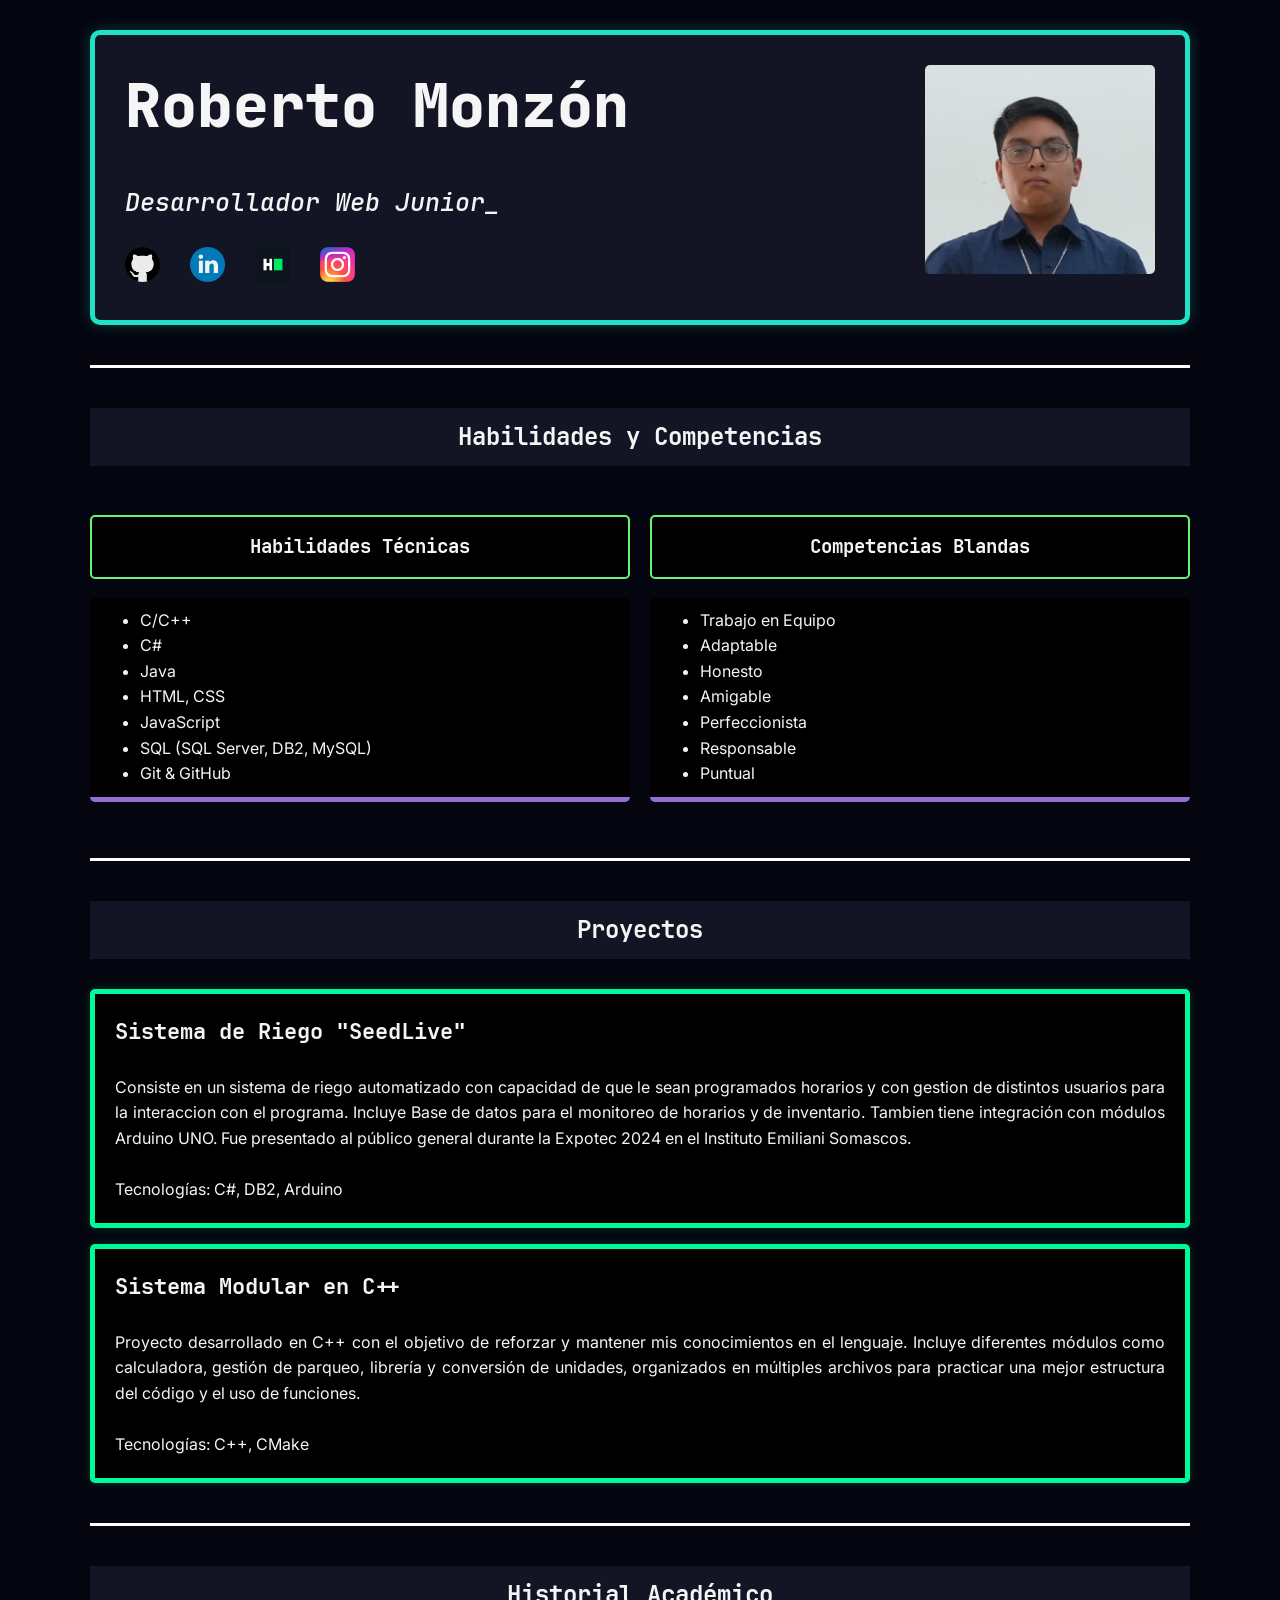
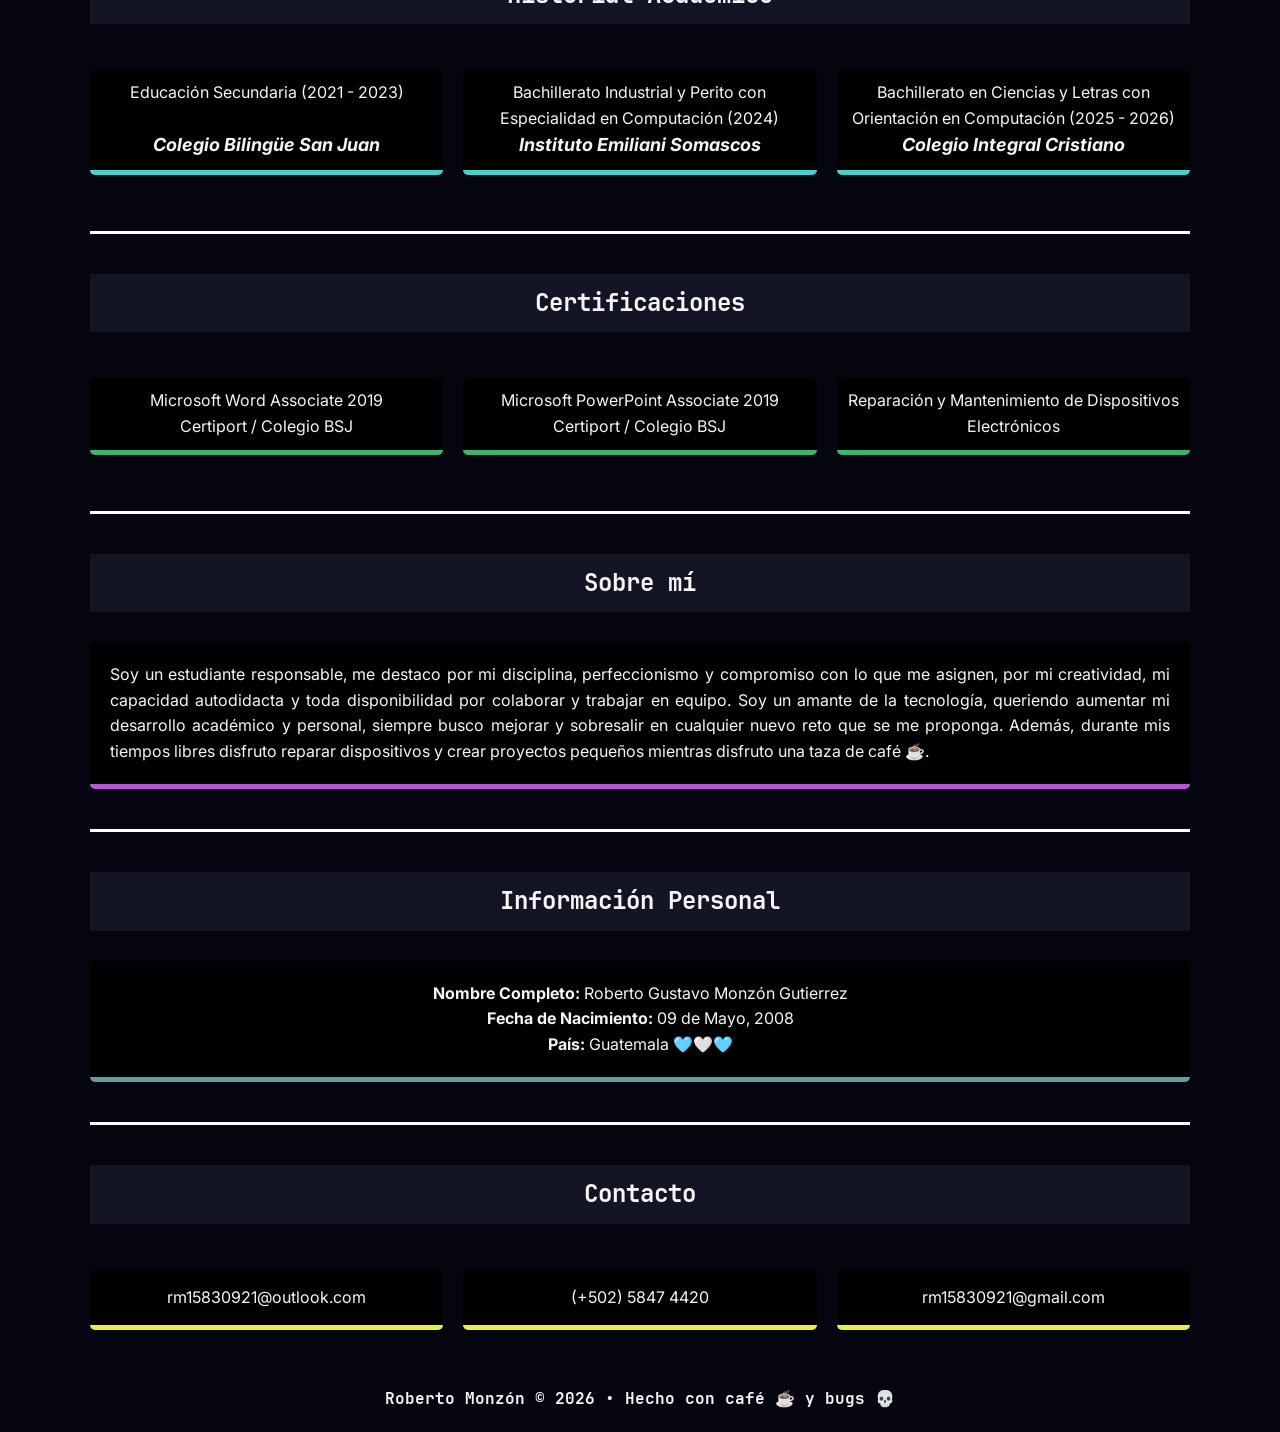
==== index.html @ 2536119e "island centering academic sections and certifications" ====
<!DOCTYPE html>

    <html lang = "es">

        <head>

            <meta charset = "utf-8">
            <meta name = "viewport" content = "width=device-width, initial-scale=1.0">
            <link rel = "stylesheet" type = "text/css" href = "style.css">
            <link rel = "icon" type = "image/png" href = "assets/img/user.png" >
            <title>Portafolio</title>

        </head>

        <body>

            <div class = "container">

                <!-- HEADER -->
                <header class = "header">

                    <div class  ="header-text">

                        <h1 id = "name">Roberto Monzón</h1>
                        <h3 id = "profession"></h3>

                        <nav id = "links">
                            <a href = "https://github.com/Robert158309" target = "_blank" rel = "noopener noreferrer"><img class = "linksicons" src = "assets/img/ghub.png" alt = "GitHub Icon"></a>

                            <a href = "https://linkedin.com/in/monzon-i5beo9" target = "_blank" rel = "noopener noreferrer"><img class = "linksicons" src = "assets/img/in.png" alt = "Linkedin Icon"></a>

                            <a href = "https://hackerrank.com/profile/rm15830921" target = "_blank" rel = "noopener noreferrer"><img class = "linksicons" src = "assets/img/hr.png" alt = "Hackerrank Icon"></a>

                            <a href = "https://instagram.com/rg._monzon/" target = "_blank" rel = "noopener noreferrer"><img class = "linksicons" src = "assets/img/ig.png" alt = "Instagram Icon"></a>
                        </nav>

                    </div>

                    <img id = "photo" src = "assets/img/photo.png" alt = "Personal photo">

                </header>

                <hr>

                <!-- SKILLS -->
                <section class = "section">

                    <h2 class = "titles">Habilidades y Competencias</h2>

                        <div class = "two-columns">

                            <div>
                                <h3 class = "generic subtitles">Habilidades Técnicas</h3>

                                <ul class = "generic skills">
                                    <li>C/C++</li>
                                    <li>C#</li>
                                    <li>Java</li>
                                    <li>HTML, CSS</li>
                                    <li>JavaScript</li>
                                    <li>SQL (SQL Server, DB2, MySQL)</li>
                                    <li>Git & GitHub</li>
                                </ul>
                            </div>

                            <div>

                                <h3 class = "generic subtitles">Competencias Blandas</h3>

                                <ul class = "generic skills">
                                    <li>Trabajo en Equipo</li>
                                    <li>Adaptable</li>
                                    <li>Honesto</li>
                                    <li>Amigable</li>
                                    <li>Perfeccionista</li>
                                    <li>Responsable</li>
                                    <li>Puntual</li>
                                </ul>

                            </div>

                        </div>

                </section>

                <hr>

                <!-- PROJECTS -->
                <section class = "section">

                    <h2 class = "titles">Proyectos</h2>

                    <p class = "generic projects">
                        <strong class = "project_name">Sistema de Riego "SeedLive"</strong> <br><br>
                        Consiste en un sistema de riego automatizado con capacidad de que le sean programados horarios
                        y con gestion de distintos usuarios para la interaccion con el programa. Incluye Base de datos
                        para el monitoreo de horarios y de inventario. Tambien tiene integración con módulos Arduino UNO.
                        Fue presentado al público general durante la Expotec 2024 en el Instituto Emiliani Somascos. <br><br>
                        Tecnologías: C#, DB2, Arduino
                    </p>

                    <p class = "generic projects">
                        <strong class = "project_name">Sistema Modular en C++</strong> <br><br>
                        Proyecto desarrollado en C++ con el objetivo de reforzar y mantener mis conocimientos en el lenguaje. 
                        Incluye diferentes módulos como calculadora, gestión de parqueo, librería y conversión de unidades, 
                        organizados en múltiples archivos para practicar una mejor estructura del código y el uso de funciones. <br><br>
                        Tecnologías: C++, CMake
                    </p>

                </section>

                <hr>

                <!-- ACADEMIC -->
                <section class = "section">

                    <h2 class = "titles">Historial Académico</h2>

                    <div class = "three-columns">

                        <p class = "generic academic_islands">
                            Educación Secundaria (2021 - 2023)
                            <br><br>
                            <strong class = "names">Colegio Bilingüe San Juan</strong>
                        </p>

                        <p class = "generic academic_islands">
                            Bachillerato Industrial y Perito con Especialidad en Computación (2024)<br>
                            <strong class = "names">Instituto Emiliani Somascos</strong>
                        </p>

                        <p class = "generic academic_islands">
                            Bachillerato en Ciencias y Letras con Orientación en Computación (2025 - 2026)<br>
                            <strong class = "names">Colegio Integral Cristiano</strong>
                        </p>

                    </div>

                </section>

                <hr>

                <!-- CERTIFICATIONS -->
                <section class = "section">

                    <h2 class = "titles">Certificaciones</h2>

                    <div class = "three-columns">

                        <p class = "generic certifications_islands">
                            Microsoft Word Associate 2019
                            <br>
                            Certiport / Colegio BSJ
                        </p>

                        <p class = "generic certifications_islands">
                            Microsoft PowerPoint Associate 2019
                            <br>
                            Certiport / Colegio BSJ
                        </p>

                        <p class = "generic certifications_islands">
                            Reparación y Mantenimiento de Dispositivos Electrónicos
                        </p>

                    </div>

                </section>

                <hr>

                <!-- ABOUT -->
                <section class = "section">

                    <h2 class = "titles">Sobre mí</h2>

                    <p id = "about" class = "generic">
                        Soy un estudiante responsable, me destaco por mi disciplina, perfeccionismo y compromiso con 
                        lo que me asignen, por mi creatividad, mi capacidad autodidacta y toda disponibilidad por 
                        colaborar y trabajar en equipo. Soy un amante de la tecnología, queriendo aumentar mi desarrollo 
                        académico y personal, siempre busco mejorar y sobresalir en cualquier nuevo reto que se me 
                        proponga. Además, durante mis tiempos libres disfruto reparar dispositivos y crear proyectos 
                        pequeños mientras disfruto una taza de café ☕.
                    </p>

                </section>

                <hr>

                <!-- PERSONAL INFO -->
                <section class = "section">

                    <h2 class = "titles">Información Personal</h2>

                    <p id = "info" class = "generic">

                        <strong>Nombre Completo: </strong>Roberto Gustavo Monzón Gutierrez <br>
                        <strong>Fecha de Nacimiento: </strong>09 de Mayo, 2008 <br>
                        <strong>País: </strong>Guatemala 🩵🤍🩵

                    </p>

                </section>

                <hr>

                <section class = "section">

                    <h2 class = "titles">Contacto</h2>

                    <div class = "three-columns">

                            <p class="generic contacts copy" data-copy="rm15830921@outlook.com">
                                rm15830921@outlook.com
                            </p>

                            <p class="generic contacts copy" data-copy="(+502) 5847 4420">
                                (+502) 5847 4420
                            </p> 

                            <p class="generic contacts copy" data-copy="rm15830921@gmail.com">
                                rm15830921@gmail.com
                            </p>

                    </div>

                </section>

                <footer>
                    Roberto Monzón © 2026 • Hecho con café ☕ y bugs 💀 
                </footer>

            </div>

            <div id="toast">Copiado ✔️</div>

            <script src = "script.js"></script>

        </body>

    </html>
---- style.css ----
@charset "utf-8";

/*Fonts*/
@font-face {
    font-family: 'JetBrains Mono';
    src: url('assets/fonts/JetBrainsMono-Bold.woff2') format('woff2');
    font-weight: 700;
}

@font-face {
    font-family: 'JetBrains Mono';
    src: url('assets/fonts/JetBrainsMono-ExtraBold.woff2') format('woff2');
    font-weight: 800;
}

@font-face {
    font-family: 'JetBrains Mono';
    src: url('assets/fonts/JetBrainsMono-SemiBoldItalic.woff2') format('woff2');
    font-weight: 600;
    font-style: italic;
}

@font-face {
    font-family: 'Inter';
    src: url('assets/fonts/Inter-VariableFont_opsz,wght.ttf') format('truetype');
}

@font-face {
    font-family: 'Inter';
    src: url('assets/fonts/Inter-Italic-VariableFont_opsz,wght.ttf') format('truetype');
    font-style: italic;
}

/*Body*/
body {
    background-color: rgb(4, 5, 15);
    font-family: "Inter", sans-serif;
    line-height: 1.6;
    -webkit-user-select: none;
    -ms-user-select: none;
    user-select: none;
}

/* PRINCIPAL CONTAINER */
.container {
    width: 90%;
    max-width: 1100px;
    margin: auto;
    background-color: rgb(4, 5, 15);
}

/* HEADER */
.header {
    display: flex;
    justify-content: space-between;
    background-color: rgb(19, 21, 37);
    padding: 30px;
    flex-direction: row;
    align-items: flex-start;
    gap: 20px;
    flex-wrap: nowrap;
    margin-top: 30px;
    border: 5px solid rgb(32, 226, 200);
    border-radius: 10px;
    box-shadow: 0 0 15px rgba(32, 226, 200, 0.25);
}

.header-text {
    flex: 1;
    min-width: 0;
}

#name {
    font-family: "JetBrains Mono", monospace;
    font-weight: 800;
    font-size: 60px;
    color: rgb(245, 245, 245);
    padding: 0px;
    margin-top: 5px;
    line-height: 1.2;
}

/*PROFESION ANIMATION*/
#profession {
    font-family: "JetBrains Mono", monospace;
    font-style: italic;
    font-weight: 600;
    font-size: 25px;
    color: rgb(245, 245, 245);
    padding: 0px;
}

#profession::after {
    content: "_";
    animation: blink 0.6s infinite;
}

@keyframes blink {
    50% { opacity: 0; }
}

/*LINKS ICONS*/
#links {
    display: flex;
    gap: 30px;
    justify-content: flex-start;
    flex-wrap: wrap;
}

.linksicons {
    width: 35px;
    height: 35px;
}

a, .linksicons {
    transition: all 0.3s ease;
}

.linksicons:hover {
    transform: scale(1.1);
}

/*DRAG KILLER*/
img {
    -webkit-user-drag: none;
    user-select: none;   
}

/*PROFILE PICTURE*/
#photo {
    width: 230px;
    max-width: 100%; 
    height: auto;
    border-radius: 5px;
}

/* TITLES */
.titles {
    font-family: "JetBrains Mono", monospace;
    font-weight: 600;
    text-align: center;
    margin: 30px 0;
    color: rgb(245, 245, 245);
    background: rgb(19, 21, 37);
    padding: 10px;
}

.subtitles{
    font-family: "JetBrains Mono", monospace;
    font-weight: 600;
    text-align: center;
    padding: 15px;
    border: 2px solid rgb(101, 243, 120);
    border-radius: 10px;
}

.project_name {
    font-family: "JetBrains Mono", monospace;
    font-weight: 600;
    font-size: 22px;
}

.names {
    font-family: "Inter", sans-serif;
    font-style: italic;
    font-size: 18px;
}

/* TWO COLUMNS */
.two-columns {
    display: flex;
    gap: 20px;
    flex-wrap: wrap;
}

.two-columns > div {
    flex: 1;
    min-width: 300px;
}

/* THREE COLUMNS */
.three-columns {
    display: flex;
    gap: 20px;
    flex-wrap: wrap;
}

.three-columns p {
    flex: 1;
    min-width: 250px;
}

/* TEXT BLOCKS */
.academic_islands,
.certifications_islands {
    padding: 10px;
    border-bottom: 5px solid;
}

.contacts {
    padding: 15px;
    border-bottom: 5px solid;
}

.skills {
    text-align:justify;
    padding-left: 50px;
    padding-right: 10px;
    padding-top: 10px;
    padding-bottom: 10px;
    border-bottom: 5px solid;  
}

#about, #info,
.projects {
    padding: 20px;
    border-bottom: 5px solid;
}

#info, .contacts, .academic_islands,
.certifications_islands { text-align: center; }
#about, .projects { text-align: justify; }

.generic {
    background-color: black;
    color: rgb(245, 245, 245);
    border-radius: 5px;
}

/* Section Colors */
.skills { border-color: rgb(147, 112, 216); }
.projects { border: 5px solid rgb(0, 250, 154); 
            box-shadow: 0 0 10px rgba(0, 255, 127, 0.2); }
.academic_islands { border-color: rgb(72, 209, 204); }
.certifications_islands { border-color: rgb(60, 179, 113); }
.contacts { border-color: rgb(235, 238, 64); }
#about { border-color: rgb(186, 85, 211); }
#info { border-color: rgb(95, 158, 160); }

/*CONTACT COPY*/
.copy {
    cursor: pointer;
    transition: 0.2s;
    position: relative;
}

/*COPY HOVER AND ANIMATION*/
.copy:hover {
    color: rgb(126, 218, 221);
}

.copy:hover::after {
    content: "click para copiar";
    position: absolute;
    top: 65%;
    left: 50%;
    transform: translateX(-50%);
    font-size: 10px;
    opacity: 0.6;
    white-space: nowrap;
}

/* HR */
hr {
    margin: 40px 0;
    height: 3px;
    background-color: rgb(255, 255, 255);
    border: none;
}

/* FOOTER */
footer {
    font-weight: 600;
    font-family: "JetBrains Mono", monospace;
    text-align: center;
    color: rgb(245, 245, 245);
    margin-top: 35px;
    margin-bottom: 15px;
    padding: 5px;
}

/*MOBILE HEADER DESIGN*/
@media (max-width: 768px) {

    .header {
        flex-direction: column;
        align-items: center;
        text-align: center;
    }

    #photo {
        order: 1;
        width: 150px;
    }

    .header-text {
        order: 2;
    }

    #links {
        order: 3;
        justify-content: center;
        align-items: center;
        width: 100%;
    }
}

/*COPIED MESSAGE*/
#toast {
    text-align: center;
    position: fixed;
    bottom: 20px;
    left: 50%;
    transform: translateX(-50%);
    background: rgb(19, 21, 37);
    color: rgb(245, 245, 245);
    padding: 10px 20px;
    border-radius: 8px;
    border: 2px solid rgb(32, 226, 200);
    opacity: 0;
    pointer-events: none;
    transition: opacity 0.3s ease;
}
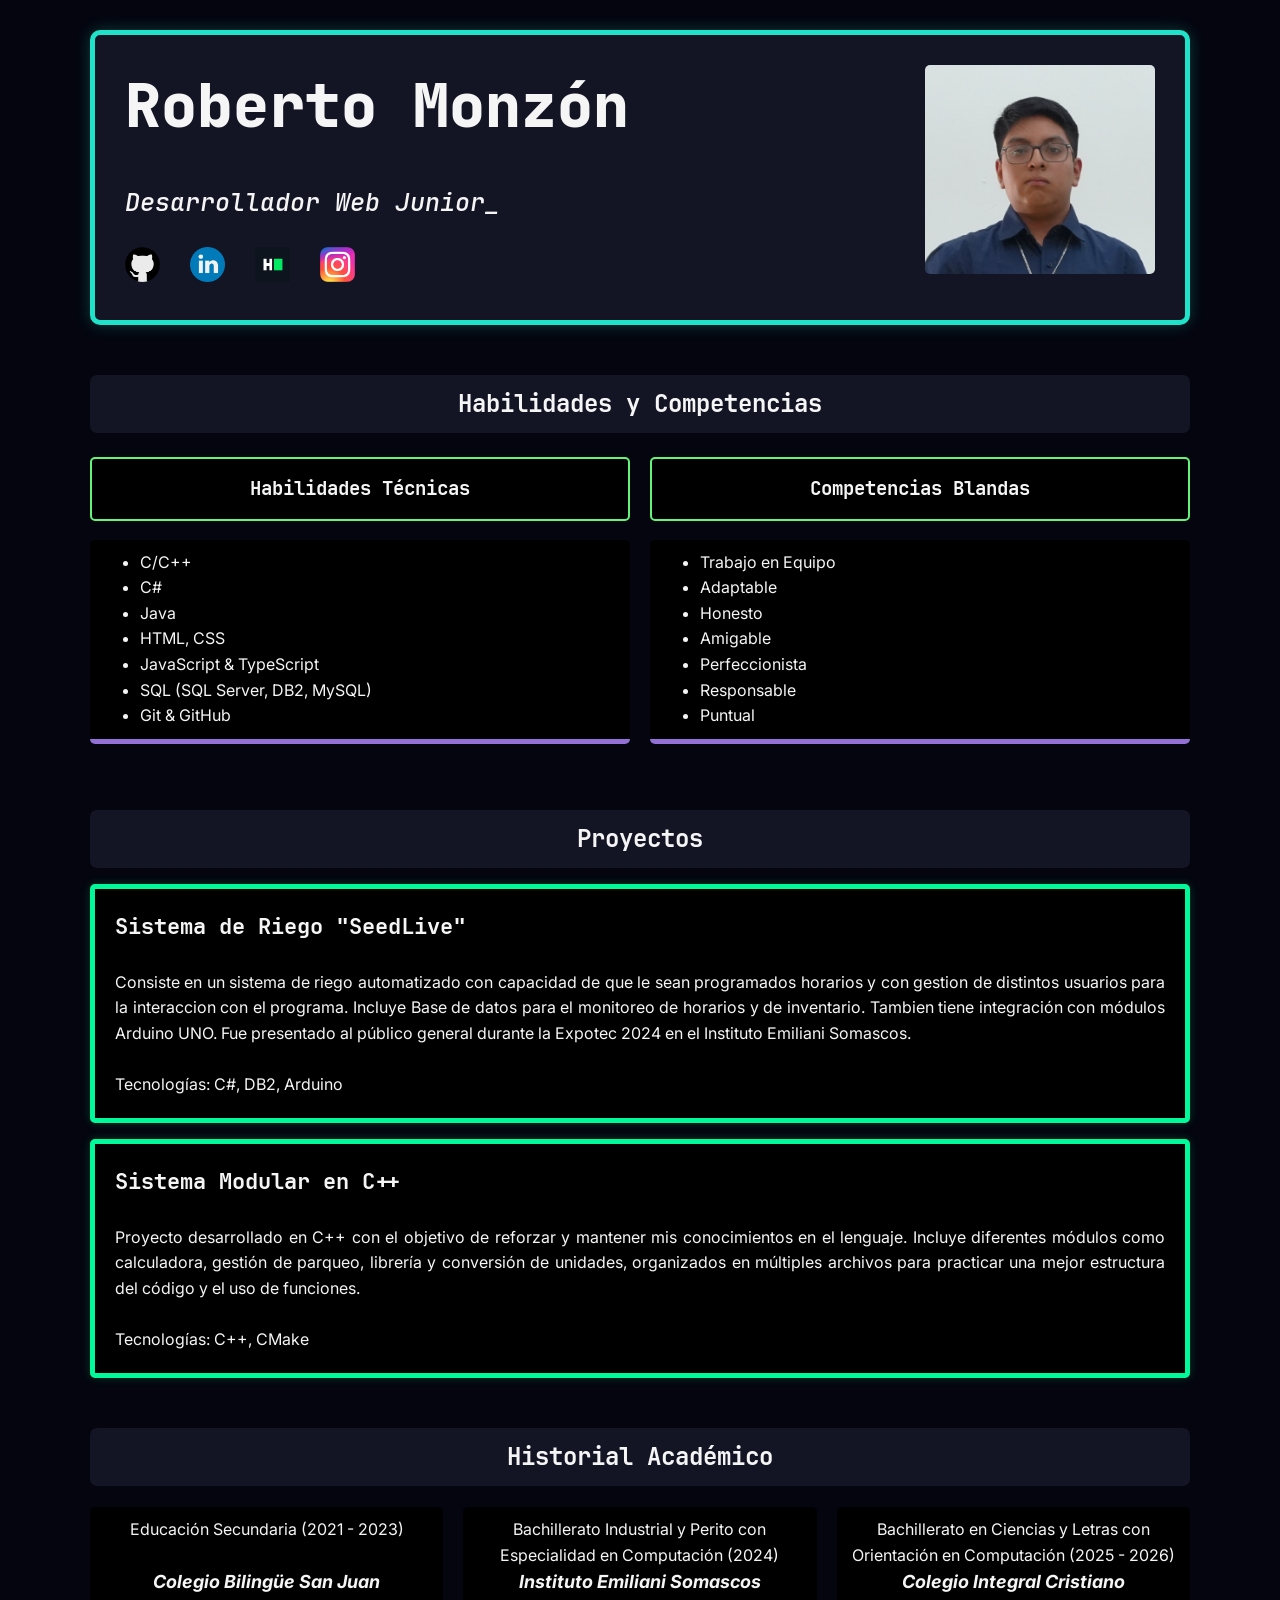
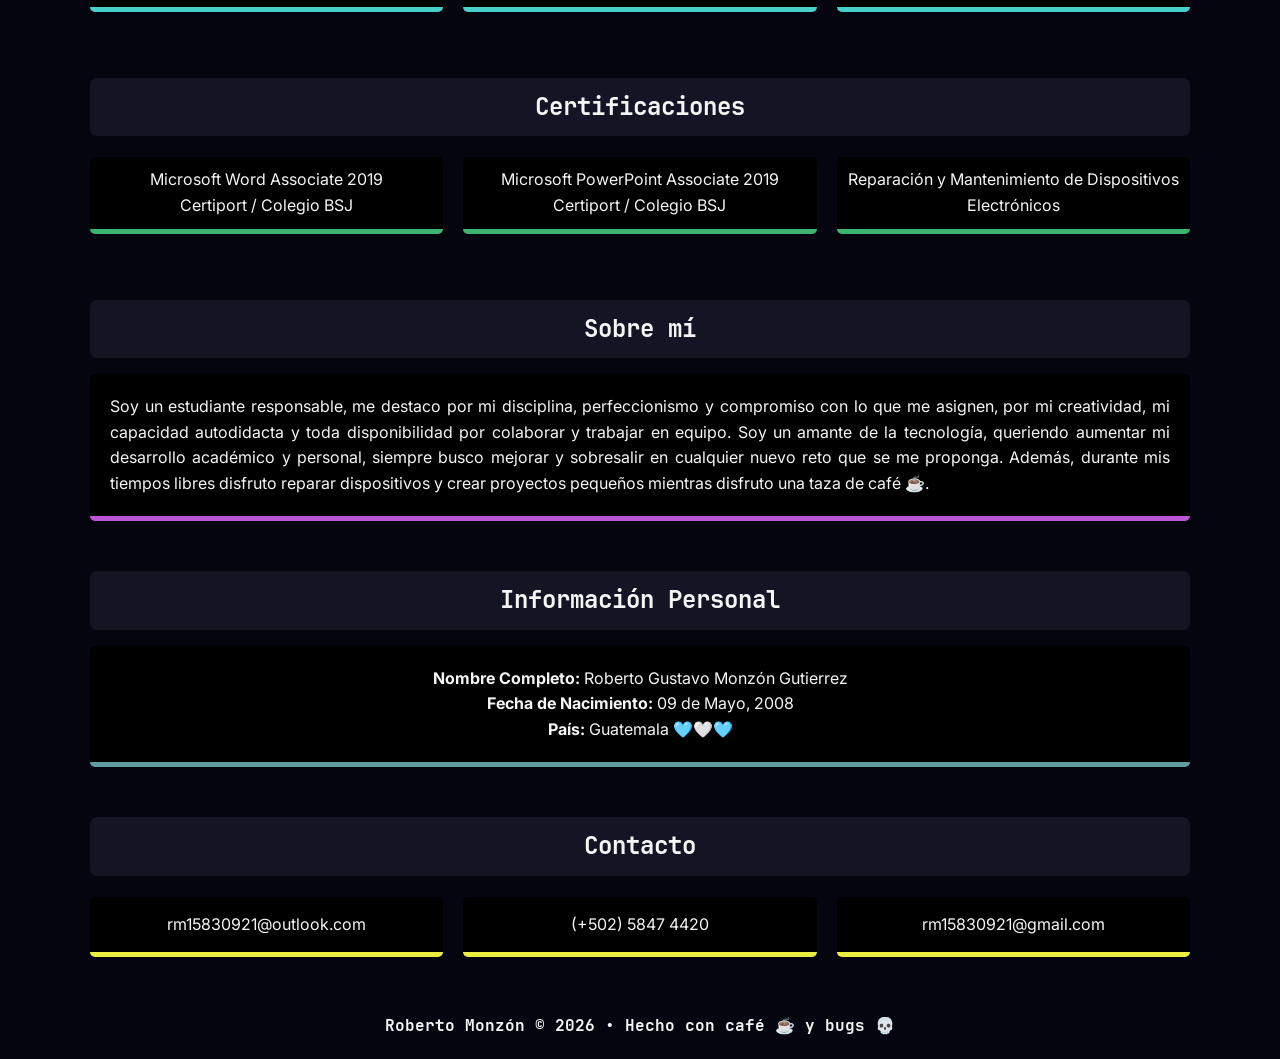
==== commit 44ce2ce6: "hr removed and minor design changes" ====
--- a/index.html
+++ b/index.html
@@ -22,6 +22,7 @@
                     <div class  ="header-text">
 
                         <h1 id = "name">Roberto Monzón</h1>
+                        
                         <h3 id = "profession"></h3>
 
                         <nav id = "links">
@@ -39,8 +40,6 @@
                     <img id = "photo" src = "assets/img/photo.png" alt = "Personal photo">
 
                 </header>
-
-                <hr>
 
                 <!-- SKILLS -->
                 <section class = "section">
@@ -57,7 +56,7 @@
                                     <li>C#</li>
                                     <li>Java</li>
                                     <li>HTML, CSS</li>
-                                    <li>JavaScript</li>
+                                    <li>JavaScript & TypeScript</li>
                                     <li>SQL (SQL Server, DB2, MySQL)</li>
                                     <li>Git & GitHub</li>
                                 </ul>
@@ -83,8 +82,6 @@
 
                 </section>
 
-                <hr>
-
                 <!-- PROJECTS -->
                 <section class = "section">
 
@@ -109,8 +106,6 @@
 
                 </section>
 
-                <hr>
-
                 <!-- ACADEMIC -->
                 <section class = "section">
 
@@ -138,8 +133,6 @@
 
                 </section>
 
-                <hr>
-
                 <!-- CERTIFICATIONS -->
                 <section class = "section">
 
@@ -166,8 +159,6 @@
                     </div>
 
                 </section>
-
-                <hr>
 
                 <!-- ABOUT -->
                 <section class = "section">
@@ -185,8 +176,6 @@
 
                 </section>
 
-                <hr>
-
                 <!-- PERSONAL INFO -->
                 <section class = "section">
 
@@ -202,8 +191,6 @@
 
                 </section>
 
-                <hr>
-
                 <section class = "section">
 
                     <h2 class = "titles">Contacto</h2>
--- a/style.css
+++ b/style.css
@@ -139,10 +139,11 @@
     font-family: "JetBrains Mono", monospace;
     font-weight: 600;
     text-align: center;
-    margin: 30px 0;
+    margin: 50px 0 5px 0;
     color: rgb(245, 245, 245);
     background: rgb(19, 21, 37);
     padding: 10px;
+    border-radius: 7px;
 }
 
 .subtitles{
@@ -260,14 +261,6 @@
     white-space: nowrap;
 }
 
-/* HR */
-hr {
-    margin: 40px 0;
-    height: 3px;
-    background-color: rgb(255, 255, 255);
-    border: none;
-}
-
 /* FOOTER */
 footer {
     font-weight: 600;
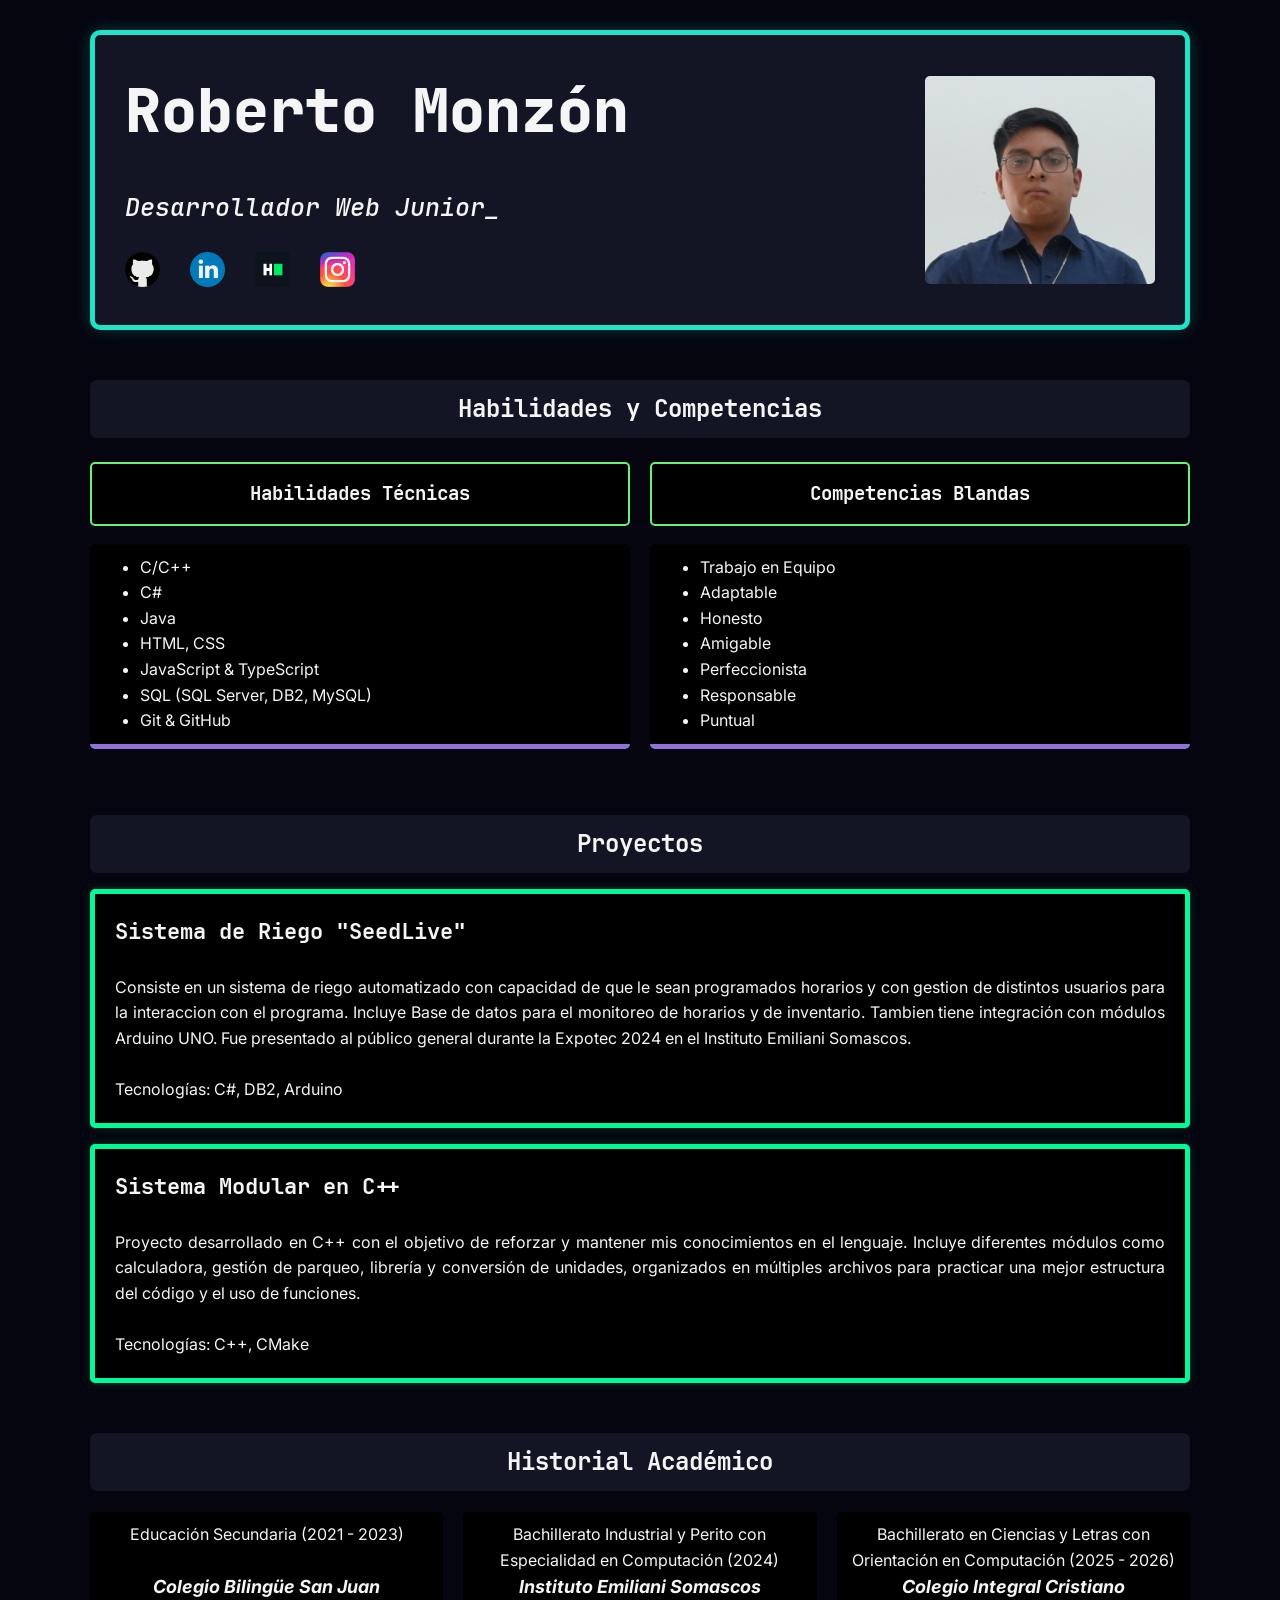
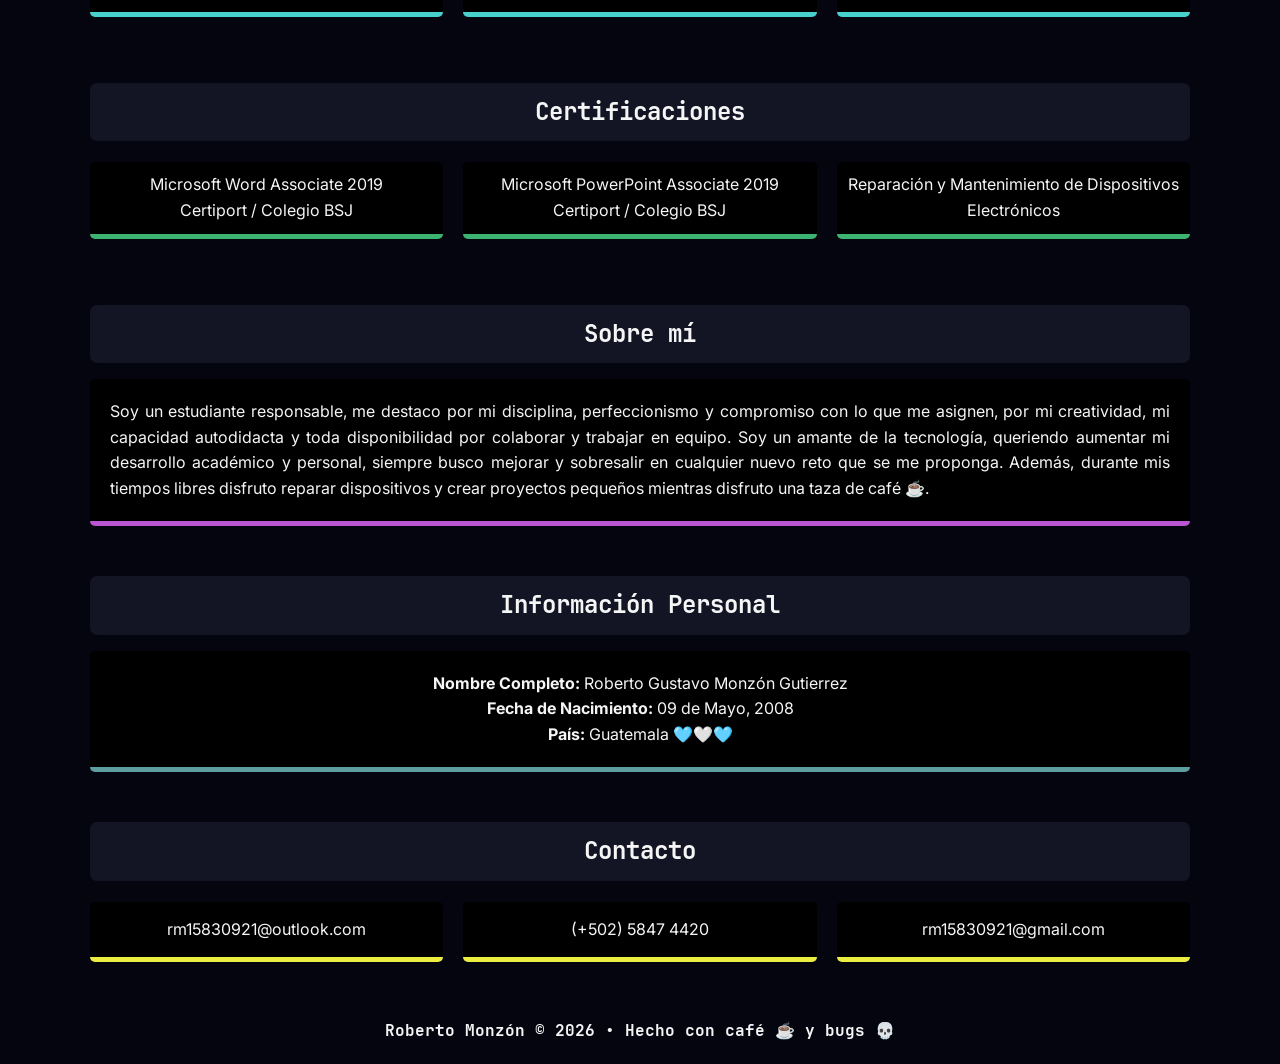
==== commit 13b2a978: "slight visual changes" ====
--- a/index.html
+++ b/index.html
@@ -7,8 +7,8 @@
             <meta charset = "utf-8">
             <meta name = "viewport" content = "width=device-width, initial-scale=1.0">
             <link rel = "stylesheet" type = "text/css" href = "style.css">
-            <link rel = "icon" type = "image/png" href = "assets/img/user.png" >
-            <title>Portafolio</title>
+            <link rel = "icon" type = "image/png" href = "assets/img/icon.png" >
+            <title>Perfil - Roberto</title>
 
         </head>
 
@@ -26,13 +26,13 @@
                         <h3 id = "profession"></h3>
 
                         <nav id = "links">
-                            <a href = "https://github.com/Robert158309" target = "_blank" rel = "noopener noreferrer"><img class = "linksicons" src = "assets/img/ghub.png" alt = "GitHub Icon"></a>
-
-                            <a href = "https://linkedin.com/in/monzon-i5beo9" target = "_blank" rel = "noopener noreferrer"><img class = "linksicons" src = "assets/img/in.png" alt = "Linkedin Icon"></a>
-
-                            <a href = "https://hackerrank.com/profile/rm15830921" target = "_blank" rel = "noopener noreferrer"><img class = "linksicons" src = "assets/img/hr.png" alt = "Hackerrank Icon"></a>
-
-                            <a href = "https://instagram.com/rg._monzon/" target = "_blank" rel = "noopener noreferrer"><img class = "linksicons" src = "assets/img/ig.png" alt = "Instagram Icon"></a>
+                            <a href = "https://github.com/Robert158309" target = "_blank" rel = "noopener noreferrer"><img class = "linksicons" src = "assets/img/gh.png" alt = "GitHub Profile Icon"></a>
+
+                            <a href = "https://linkedin.com/in/monzon-i5beo9" target = "_blank" rel = "noopener noreferrer"><img class = "linksicons" src = "assets/img/in.png" alt = "Linkedin Profile Icon"></a>
+
+                            <a href = "https://hackerrank.com/profile/rm15830921" target = "_blank" rel = "noopener noreferrer"><img class = "linksicons" src = "assets/img/hr.png" alt = "Hackerrank Profile Icon"></a>
+
+                            <a href = "https://instagram.com/rg._monzon/" target = "_blank" rel = "noopener noreferrer"><img class = "linksicons" src = "assets/img/ig.png" alt = "Instagram Profile Icon"></a>
                         </nav>
 
                     </div>
--- a/style.css
+++ b/style.css
@@ -56,7 +56,7 @@
     background-color: rgb(19, 21, 37);
     padding: 30px;
     flex-direction: row;
-    align-items: flex-start;
+    align-items: center;
     gap: 20px;
     flex-wrap: nowrap;
     margin-top: 30px;
@@ -76,7 +76,7 @@
     font-size: 60px;
     color: rgb(245, 245, 245);
     padding: 0px;
-    margin-top: 5px;
+    margin-top: 10px;
     line-height: 1.2;
 }
 
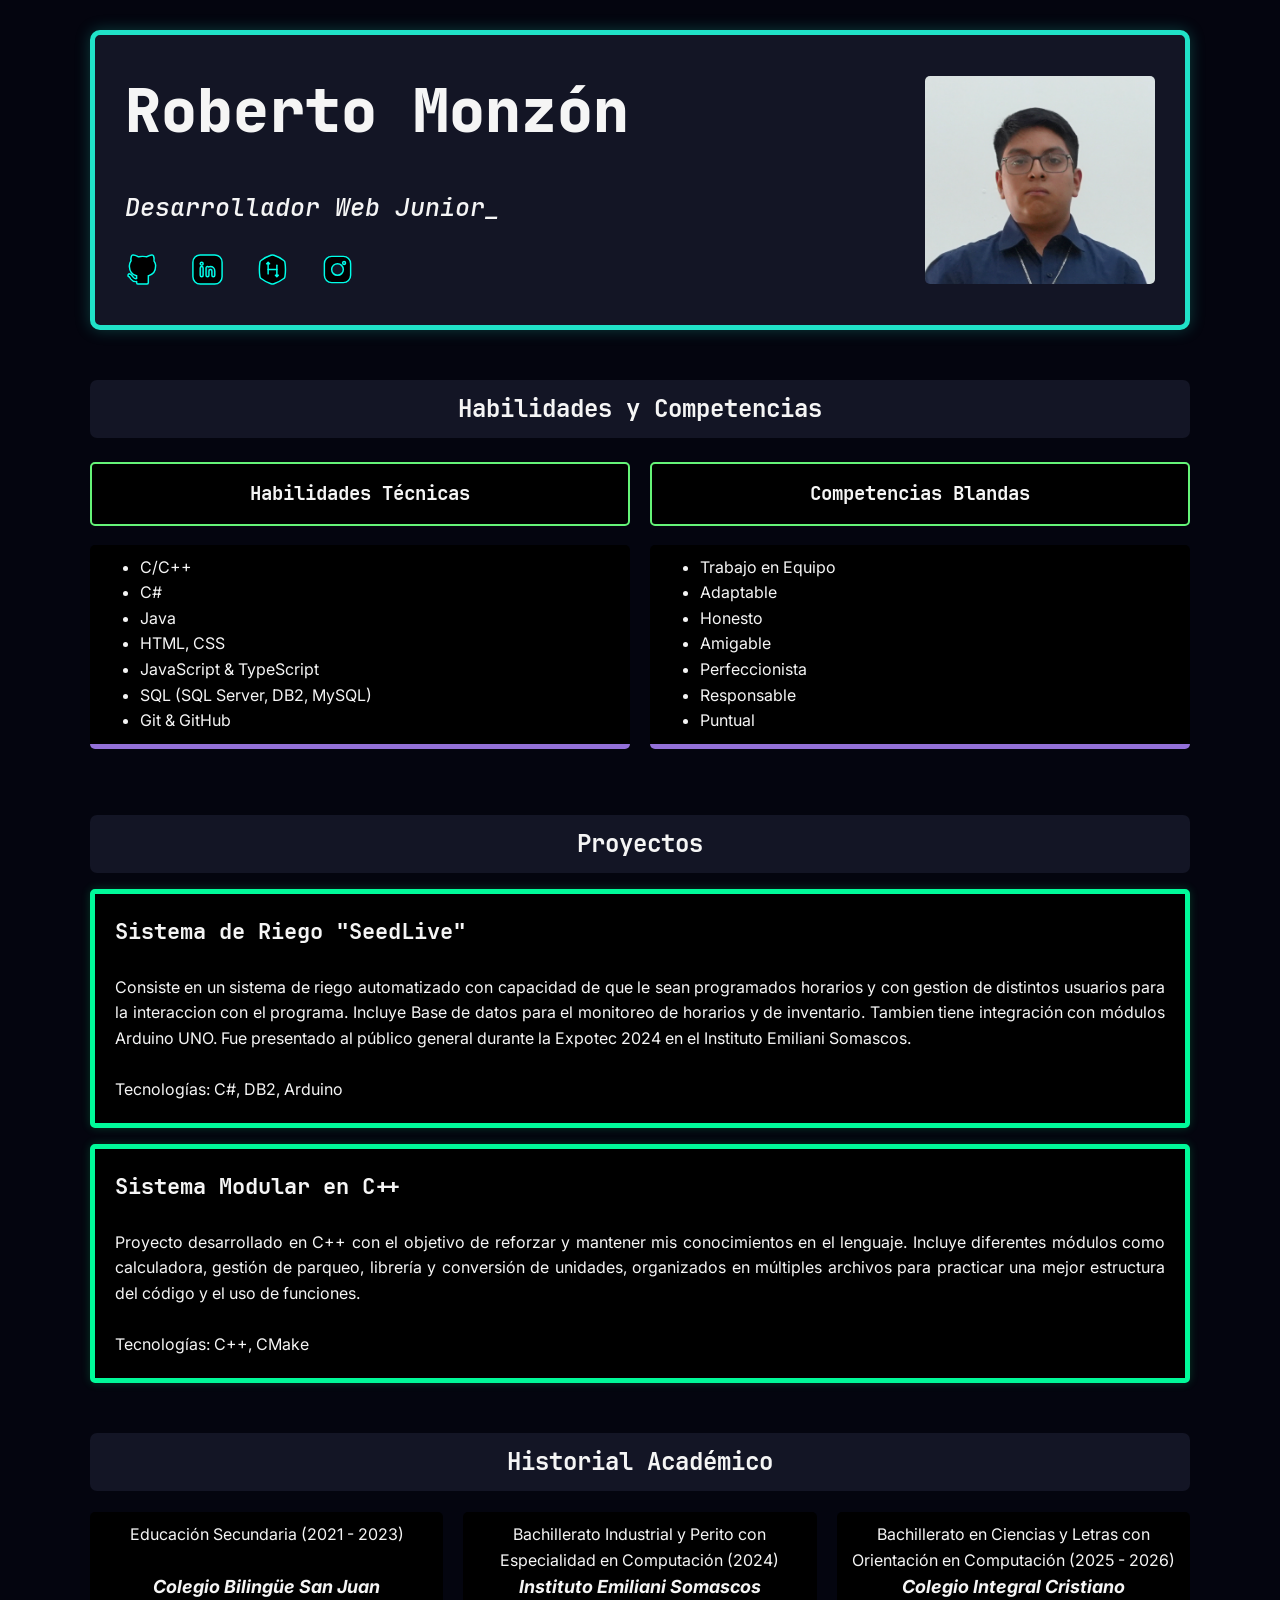
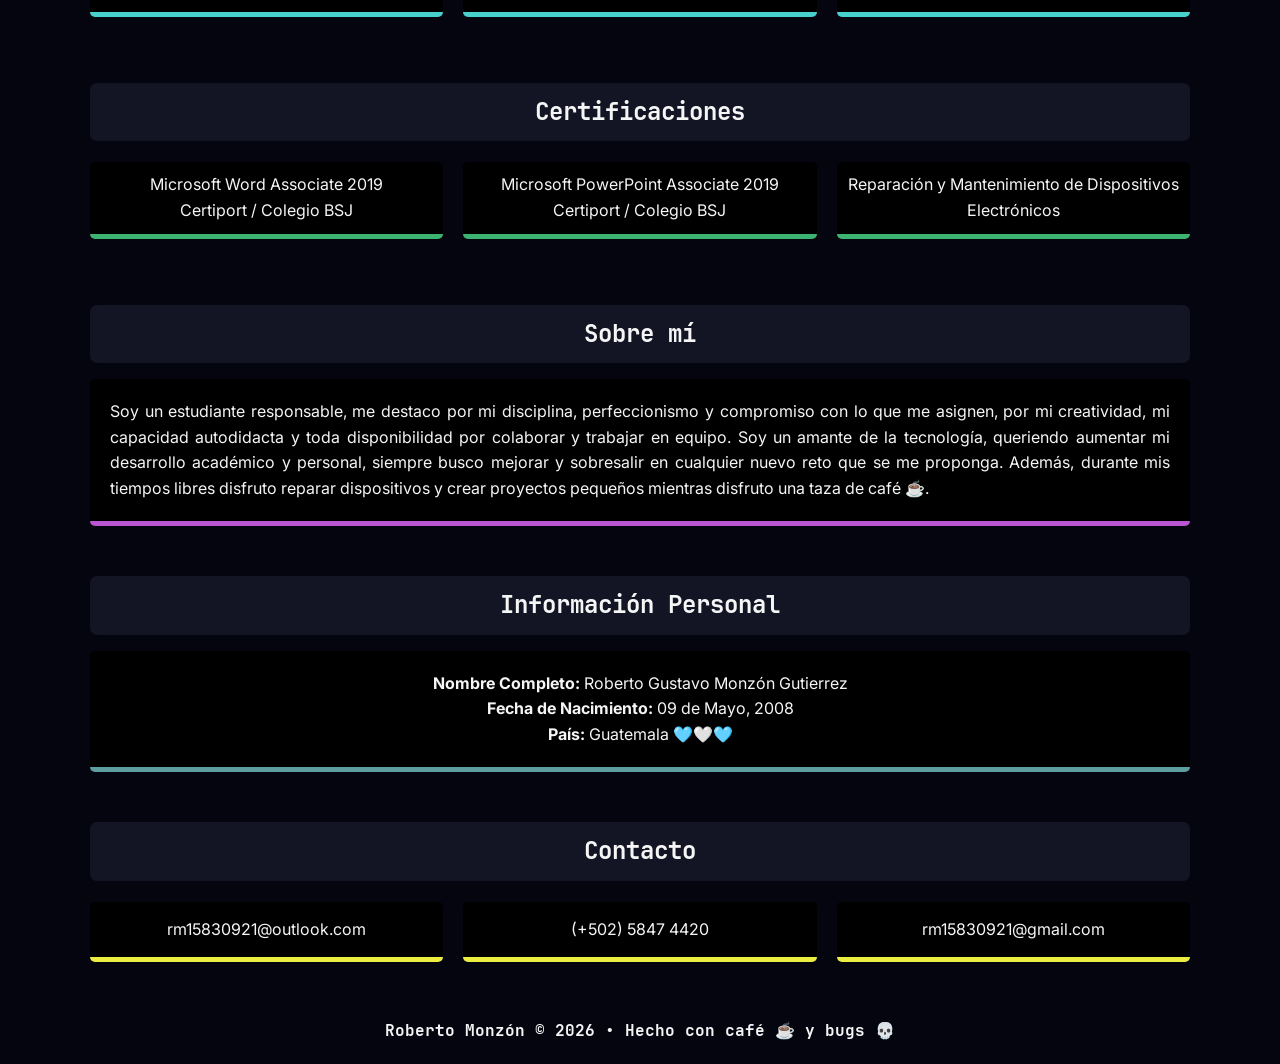
==== commit 39a80216: "The icons have been changed to SVG." ====
--- a/index.html
+++ b/index.html
@@ -26,13 +26,21 @@
                         <h3 id = "profession"></h3>
 
                         <nav id = "links">
-                            <a href = "https://github.com/Robert158309" target = "_blank" rel = "noopener noreferrer"><img class = "linksicons" src = "assets/img/gh.png" alt = "GitHub Profile Icon"></a>
-
-                            <a href = "https://linkedin.com/in/monzon-i5beo9" target = "_blank" rel = "noopener noreferrer"><img class = "linksicons" src = "assets/img/in.png" alt = "Linkedin Profile Icon"></a>
-
-                            <a href = "https://hackerrank.com/profile/rm15830921" target = "_blank" rel = "noopener noreferrer"><img class = "linksicons" src = "assets/img/hr.png" alt = "Hackerrank Profile Icon"></a>
-
-                            <a href = "https://instagram.com/rg._monzon/" target = "_blank" rel = "noopener noreferrer"><img class = "linksicons" src = "assets/img/ig.png" alt = "Instagram Profile Icon"></a>
+                            <a href = "https://github.com/Robert158309" target = "_blank" rel = "noopener noreferrer" aria-label = "GitHub">
+                               <svg xmlns="http://www.w3.org/2000/svg" class = "linksicons" viewBox="0 0 24 24" stroke="currentColor" stroke-width="1" stroke-linecap="round" stroke-linejoin="round"><path stroke="none" d="M0 0h24v24H0z" fill="none" /><path d="M5.315 2.1c.791 -.113 1.9 .145 3.333 .966l.272 .161l.16 .1l.397 -.083a13.3 13.3 0 0 1 4.59 -.08l.456 .08l.396 .083l.161 -.1c1.385 -.84 2.487 -1.17 3.322 -1.148l.164 .008l.147 .017l.076 .014l.05 .011l.144 .047a1 1 0 0 1 .53 .514a5.2 5.2 0 0 1 .397 2.91l-.047 .267l-.046 .196l.123 .163c.574 .795 .93 1.728 1.03 2.707l.023 .295l.007 .272c0 3.855 -1.659 5.883 -4.644 6.68l-.245 .061l-.132 .029l.014 .161l.008 .157l.004 .365l-.002 .213l-.003 3.834a1 1 0 0 1 -.883 .993l-.117 .007h-6a1 1 0 0 1 -.993 -.883l-.007 -.117v-.734c-1.818 .26 -3.03 -.424 -4.11 -1.878l-.535 -.766c-.28 -.396 -.455 -.579 -.589 -.644l-.048 -.019a1 1 0 0 1 .564 -1.918c.642 .188 1.074 .568 1.57 1.239l.538 .769c.76 1.079 1.36 1.459 2.609 1.191l.001 -.678l-.018 -.168a5.03 5.03 0 0 1 -.021 -.824l.017 -.185l.019 -.12l-.108 -.024c-2.976 -.71 -4.703 -2.573 -4.875 -6.139l-.01 -.31l-.004 -.292a5.6 5.6 0 0 1 .908 -3.051l.152 -.222l.122 -.163l-.045 -.196a5.2 5.2 0 0 1 .145 -2.642l.1 -.282l.106 -.253a1 1 0 0 1 .529 -.514l.144 -.047l.154 -.03z" /></svg> 
+                            </a>
+
+                            <a href = "https://linkedin.com/in/monzon-i5beo9" target = "_blank" rel = "noopener noreferrer" aria-label = "Linkedin">
+                                <svg xmlns="http://www.w3.org/2000/svg" class = "linksicons" viewBox="0 0 24 24" stroke="currentColor" stroke-width="1" stroke-linecap="round" stroke-linejoin="round"><path stroke="none" d="M0 0h24v24H0z" fill="none" /><path d="M17 2a5 5 0 0 1 5 5v10a5 5 0 0 1 -5 5h-10a5 5 0 0 1 -5 -5v-10a5 5 0 0 1 5 -5zm-9 8a1 1 0 0 0 -1 1v5a1 1 0 0 0 2 0v-5a1 1 0 0 0 -1 -1m6 0a3 3 0 0 0 -1.168 .236l-.125 .057a1 1 0 0 0 -1.707 .707v5a1 1 0 0 0 2 0v-3a1 1 0 0 1 2 0v3a1 1 0 0 0 2 0v-3a3 3 0 0 0 -3 -3m-6 -3a1 1 0 0 0 -.993 .883l-.007 .127a1 1 0 0 0 1.993 .117l.007 -.127a1 1 0 0 0 -1 -1" /></svg>
+                            </a>
+
+                            <a href = "https://hackerrank.com/profile/rm15830921" target = "_blank" rel = "noopener noreferrer" aria-label = "Hackerrank">
+                                <svg xmlns="http://www.w3.org/2000/svg" class = "linksicons" viewBox="0 0 24 24" stroke="currentColor" stroke-width="1" stroke-linecap="round" stroke-linejoin="round"><path stroke="none" d="M0 0h24v24H0z" fill="none" /><path d="M19.484 5.667c-1.146 -.904 -3.35 -2.394 -6.497 -3.429c-.484 -.159 -.725 -.238 -1.04 -.238c-.314 0 -.556 .08 -1.04 .238c-3.147 1.035 -5.35 2.525 -6.496 3.43c-.402 .317 -.604 .476 -.797 .816c-.194 .341 -.233 .62 -.309 1.178a33 33 0 0 0 -.305 4.338c0 1.742 .165 3.317 .305 4.338c.076 .558 .115 .837 .309 1.178c.193 .34 .395 .5 .797 .817c1.146 .904 3.35 2.394 6.497 3.429c.483 .159 .725 .238 1.04 .238c.314 0 .555 -.08 1.04 -.238c3.146 -1.035 5.35 -2.525 6.496 -3.43c.402 -.317 .603 -.476 .797 -.816c.194 -.341 .232 -.62 .309 -1.178c.14 -1.021 .305 -2.596 .305 -4.338s-.165 -3.317 -.305 -4.338c-.077 -.558 -.115 -.837 -.309 -1.178s-.395 -.5 -.797 -.817" /><path d="M9 8v7" /><path d="M9 12h6" /><path d="M16 16h-2l1 1l1 -1" /><path d="M8 8h2l-1 -1l-1 1" /><path d="M15 9v7" /></svg>
+                            </a>
+
+                            <a href = "https://instagram.com/rg._monzon/" target = "_blank" rel = "noopener noreferrer" aria-label = "Instagram">
+                                <svg xmlns="http://www.w3.org/2000/svg" class = "linksicons" viewBox="0 0 24 24" stroke="currentColor" stroke-width="1" stroke-linecap="round" stroke-linejoin="round"><path stroke="none" d="M0 0h24v24H0z" fill="none" /><path d="M16 3a5 5 0 0 1 5 5v8a5 5 0 0 1 -5 5h-8a5 5 0 0 1 -5 -5v-8a5 5 0 0 1 5 -5zm-4 5a4 4 0 0 0 -3.995 3.8l-.005 .2a4 4 0 1 0 4 -4m4.5 -1.5a1 1 0 0 0 -.993 .883l-.007 .127a1 1 0 0 0 1.993 .117l.007 -.127a1 1 0 0 0 -1 -1" /></svg>
+                            </a>
                         </nav>
 
                     </div>
--- a/style.css
+++ b/style.css
@@ -110,6 +110,7 @@
 .linksicons {
     width: 35px;
     height: 35px;
+    color: rgb(0, 255, 234);
 }
 
 a, .linksicons {
@@ -294,6 +295,7 @@
         order: 3;
         justify-content: center;
         align-items: center;
+        gap: 20px;
         width: 100%;
     }
 }
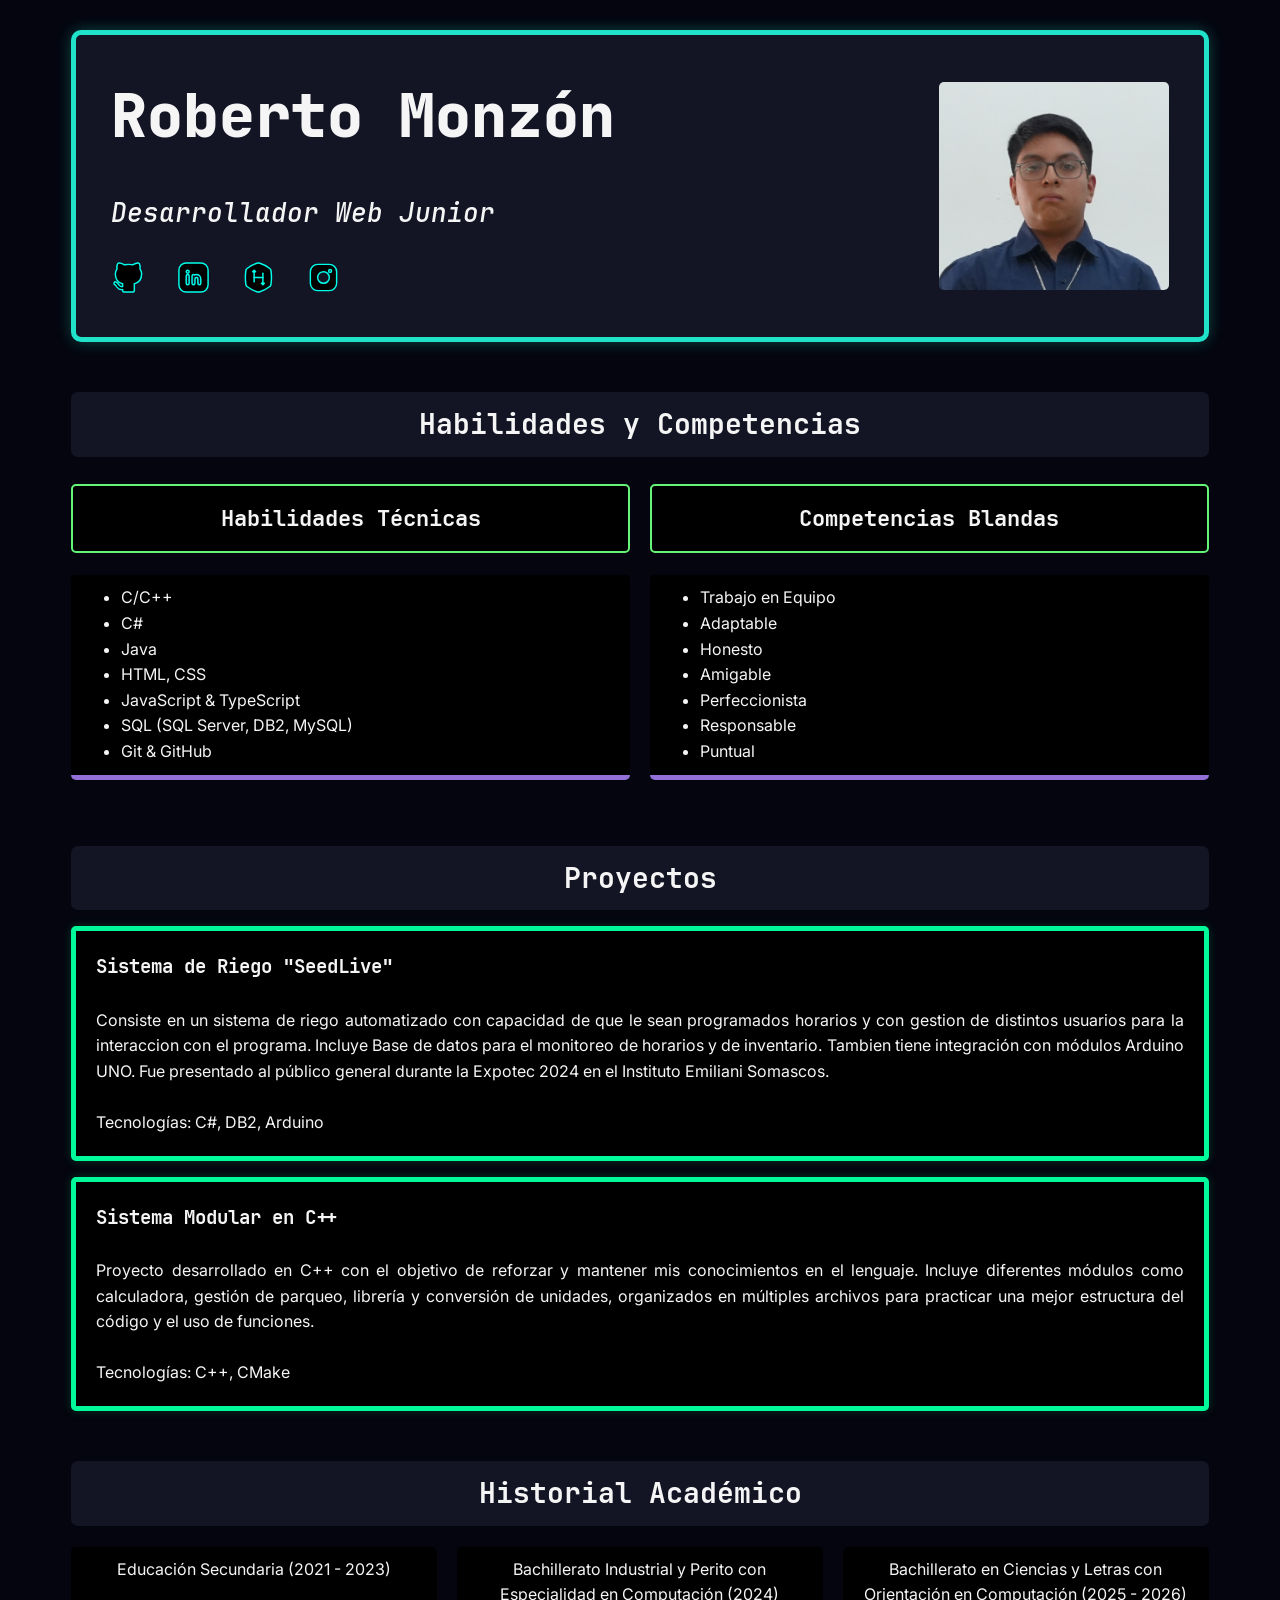
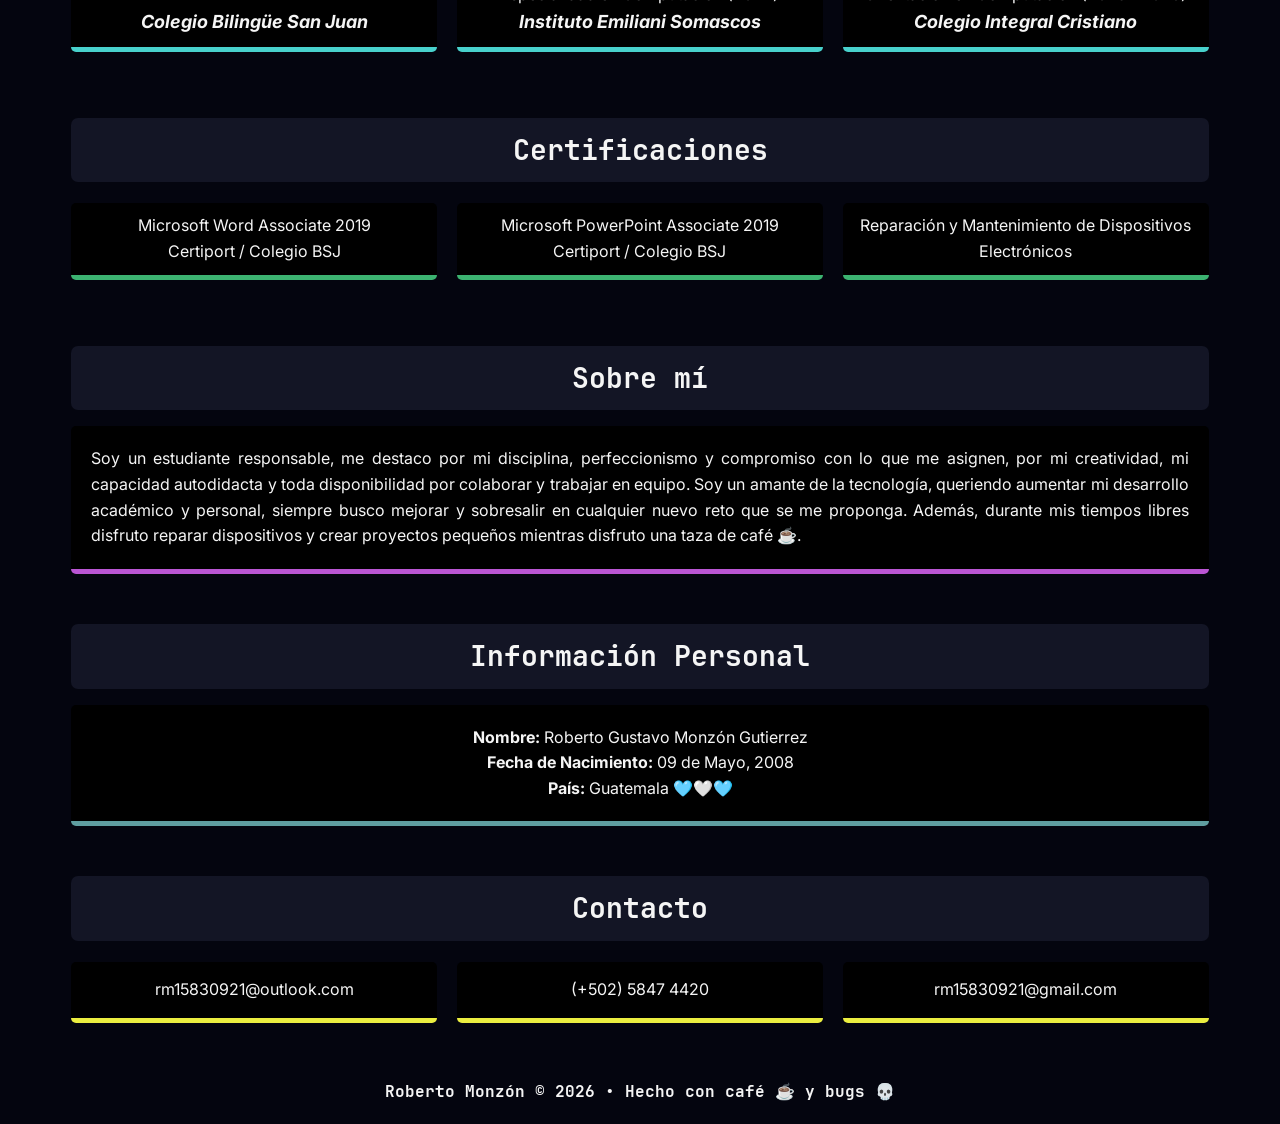
==== commit 392bc1d8: "Improve responsive typography and layout scaling" ====
--- a/index.html
+++ b/index.html
@@ -7,7 +7,7 @@
             <meta charset = "utf-8">
             <meta name = "viewport" content = "width=device-width, initial-scale=1.0">
             <link rel = "stylesheet" type = "text/css" href = "style.css">
-            <link rel = "icon" type = "image/png" href = "assets/img/icon.png" >
+            <link rel = "icon" type = "image/png" href = "assets/img/icon.png">
             <title>Perfil - Roberto</title>
 
         </head>
@@ -191,7 +191,7 @@
 
                     <p id = "info" class = "generic">
 
-                        <strong>Nombre Completo: </strong>Roberto Gustavo Monzón Gutierrez <br>
+                        <strong>Nombre: </strong>Roberto Gustavo Monzón Gutierrez <br>
                         <strong>Fecha de Nacimiento: </strong>09 de Mayo, 2008 <br>
                         <strong>País: </strong>Guatemala 🩵🤍🩵
 
--- a/style.css
+++ b/style.css
@@ -31,10 +31,15 @@
     font-style: italic;
 }
 
+* {
+    box-sizing: border-box;
+}
+
 /*Body*/
 body {
-    background-color: rgb(4, 5, 15);
+    background-color: rgb(4, 5, 15) ;
     font-family: "Inter", sans-serif;
+    font-size: clamp(14px, 1.5vw, 16px);
     line-height: 1.6;
     -webkit-user-select: none;
     -ms-user-select: none;
@@ -44,7 +49,7 @@
 /* PRINCIPAL CONTAINER */
 .container {
     width: 90%;
-    max-width: 1100px;
+    max-width: 1200px;
     margin: auto;
     background-color: rgb(4, 5, 15);
 }
@@ -54,15 +59,15 @@
     display: flex;
     justify-content: space-between;
     background-color: rgb(19, 21, 37);
-    padding: 30px;
+    padding: 35px;
     flex-direction: row;
     align-items: center;
     gap: 20px;
-    flex-wrap: nowrap;
+    flex-wrap: wrap;
     margin-top: 30px;
     border: 5px solid rgb(32, 226, 200);
     border-radius: 10px;
-    box-shadow: 0 0 15px rgba(32, 226, 200, 0.25);
+    box-shadow: 0 0 15px rgba(32, 226, 200, 0.30);
 }
 
 .header-text {
@@ -70,26 +75,28 @@
     min-width: 0;
 }
 
+/*HEADER NAME*/
 #name {
     font-family: "JetBrains Mono", monospace;
     font-weight: 800;
-    font-size: 60px;
+    font-size: clamp(32px, 5vw, 60px);
     color: rgb(245, 245, 245);
     padding: 0px;
     margin-top: 10px;
     line-height: 1.2;
 }
 
-/*PROFESION ANIMATION*/
+/*HEADER PROFESION*/
 #profession {
     font-family: "JetBrains Mono", monospace;
     font-style: italic;
     font-weight: 600;
-    font-size: 25px;
+    font-size: clamp(18px, 2.5vw, 26px);
     color: rgb(245, 245, 245);
     padding: 0px;
 }
 
+/*PROFESION ANIMATION*/V
 #profession::after {
     content: "_";
     animation: blink 0.6s infinite;
@@ -108,11 +115,12 @@
 }
 
 .linksicons {
-    width: 35px;
-    height: 35px;
+    width: clamp(28px, 5vw, 35px);
+    height: clamp(28px, 5vw, 35px);
     color: rgb(0, 255, 234);
 }
 
+/*LINKS ANIMATION*/
 a, .linksicons {
     transition: all 0.3s ease;
 }
@@ -129,7 +137,7 @@
 
 /*PROFILE PICTURE*/
 #photo {
-    width: 230px;
+    width: clamp(120px, 30vw, 230px);
     max-width: 100%; 
     height: auto;
     border-radius: 5px;
@@ -139,6 +147,7 @@
 .titles {
     font-family: "JetBrains Mono", monospace;
     font-weight: 600;
+    font-size: clamp(18px, 3vw, 28px);
     text-align: center;
     margin: 50px 0 5px 0;
     color: rgb(245, 245, 245);
@@ -147,9 +156,11 @@
     border-radius: 7px;
 }
 
+/*SUBTITLES*/
 .subtitles{
     font-family: "JetBrains Mono", monospace;
     font-weight: 600;
+    font-size: clamp(16px, 2vw, 22px);
     text-align: center;
     padding: 15px;
     border: 2px solid rgb(101, 243, 120);
@@ -159,13 +170,13 @@
 .project_name {
     font-family: "JetBrains Mono", monospace;
     font-weight: 600;
-    font-size: 22px;
+    font-size: clamp(18px, 1.5vw, 22px);
 }
 
 .names {
     font-family: "Inter", sans-serif;
     font-style: italic;
-    font-size: 18px;
+    font-size: clamp(14px, 1.5vw, 18px);
 }
 
 /* TWO COLUMNS */
@@ -206,8 +217,8 @@
 
 .skills {
     text-align:justify;
-    padding-left: 50px;
-    padding-right: 10px;
+    padding-left: clamp(45px, 5vw, 50px);
+    padding-right: clamp(30px, 3vw, 40px);
     padding-top: 10px;
     padding-bottom: 10px;
     border-bottom: 5px solid;  
@@ -219,17 +230,19 @@
     border-bottom: 5px solid;
 }
 
+/*TEXT ALIGN SECTION*/
 #info, .contacts, .academic_islands,
 .certifications_islands { text-align: center; }
 #about, .projects { text-align: justify; }
 
+/*GENERIC CLASS*/
 .generic {
     background-color: black;
     color: rgb(245, 245, 245);
     border-radius: 5px;
 }
 
-/* Section Colors */
+/* SECTION COLORS */
 .skills { border-color: rgb(147, 112, 216); }
 .projects { border: 5px solid rgb(0, 250, 154); 
             box-shadow: 0 0 10px rgba(0, 255, 127, 0.2); }
@@ -273,33 +286,6 @@
     padding: 5px;
 }
 
-/*MOBILE HEADER DESIGN*/
-@media (max-width: 768px) {
-
-    .header {
-        flex-direction: column;
-        align-items: center;
-        text-align: center;
-    }
-
-    #photo {
-        order: 1;
-        width: 150px;
-    }
-
-    .header-text {
-        order: 2;
-    }
-
-    #links {
-        order: 3;
-        justify-content: center;
-        align-items: center;
-        gap: 20px;
-        width: 100%;
-    }
-}
-
 /*COPIED MESSAGE*/
 #toast {
     text-align: center;
@@ -316,3 +302,34 @@
     pointer-events: none;
     transition: opacity 0.3s ease;
 }
+
+/*MOBILE HEADER DESIGN*/
+@media (max-width: 768px) {
+
+    .header {
+        flex-direction: column;
+        align-items: center;
+        text-align: center;
+    }
+
+    #photo {
+        order: 1;
+        width: 150px;
+    }
+
+    .header-text {
+        order: 2;
+    }
+
+    #links {
+        order: 3;
+        justify-content: center;
+        align-items: center;
+        gap: 20px;
+        width: 100%;
+    }
+
+    .container {
+        width: 95%;
+    }
+}
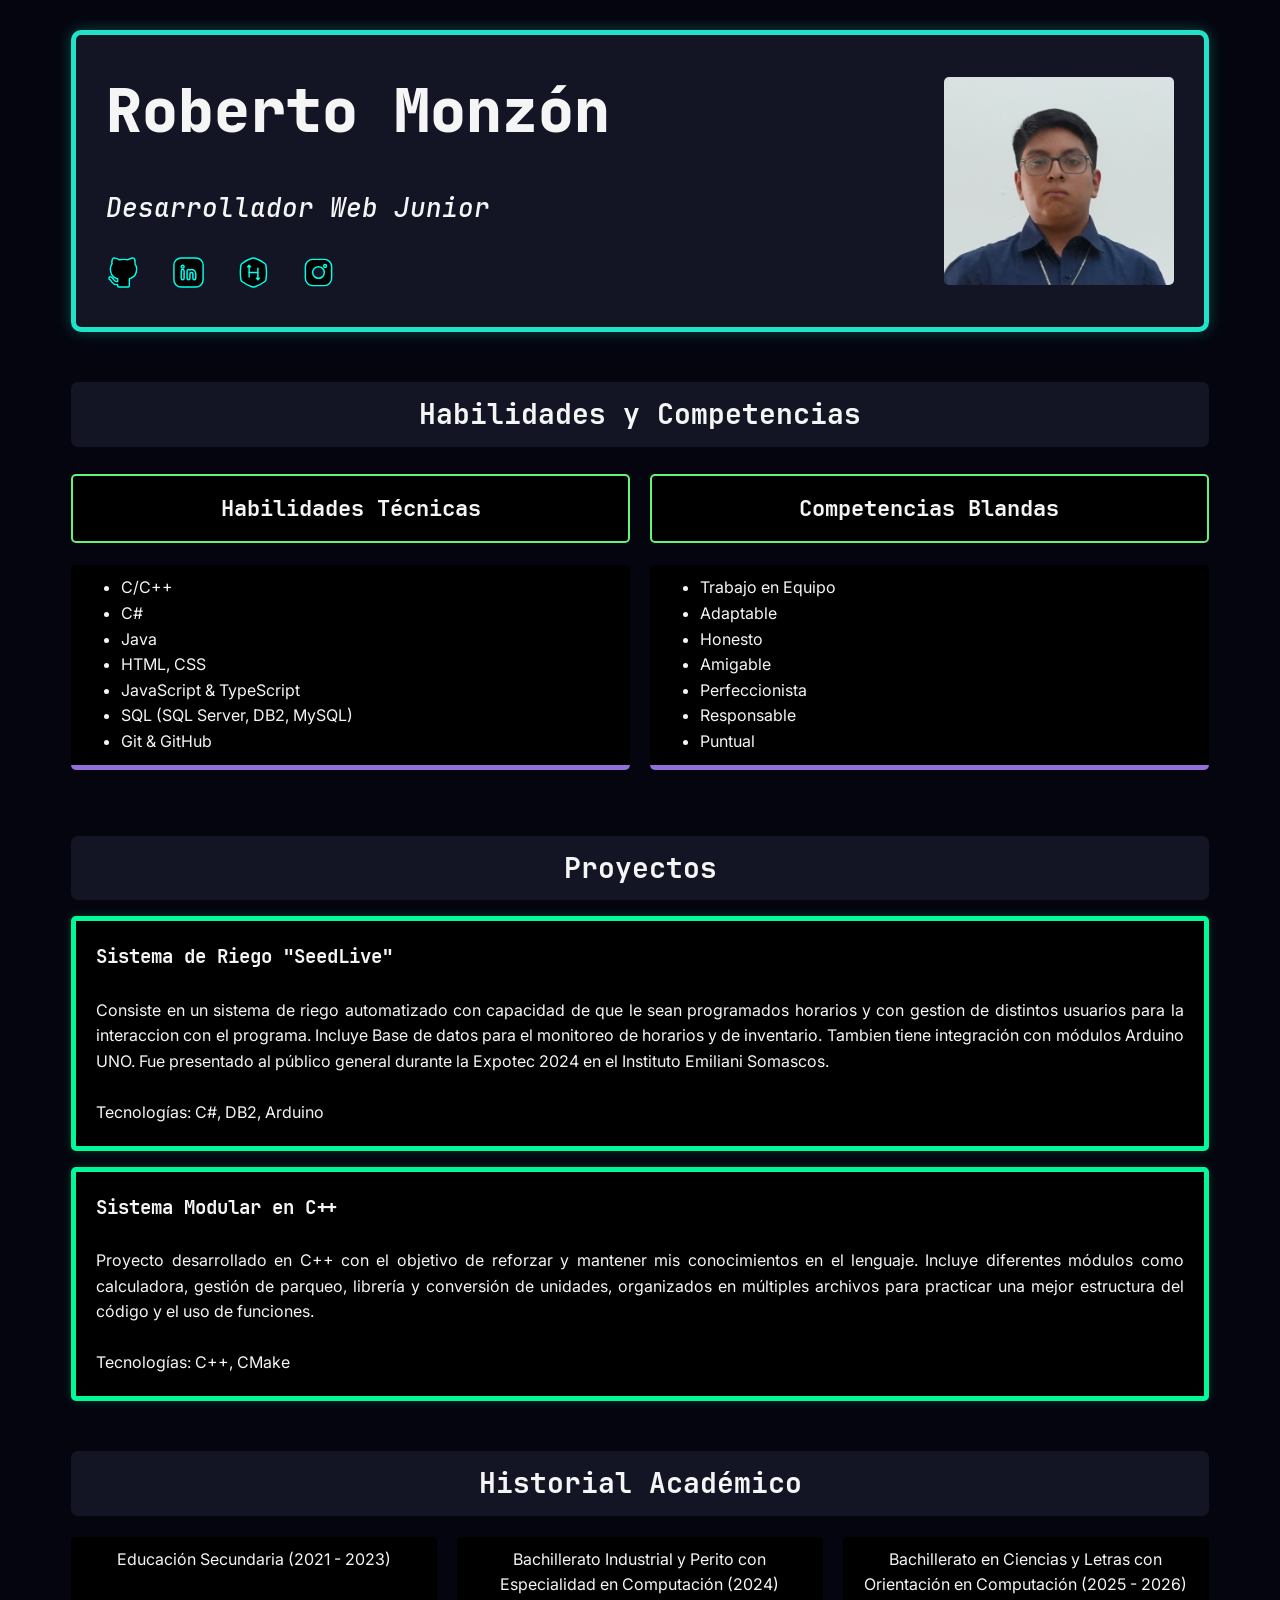
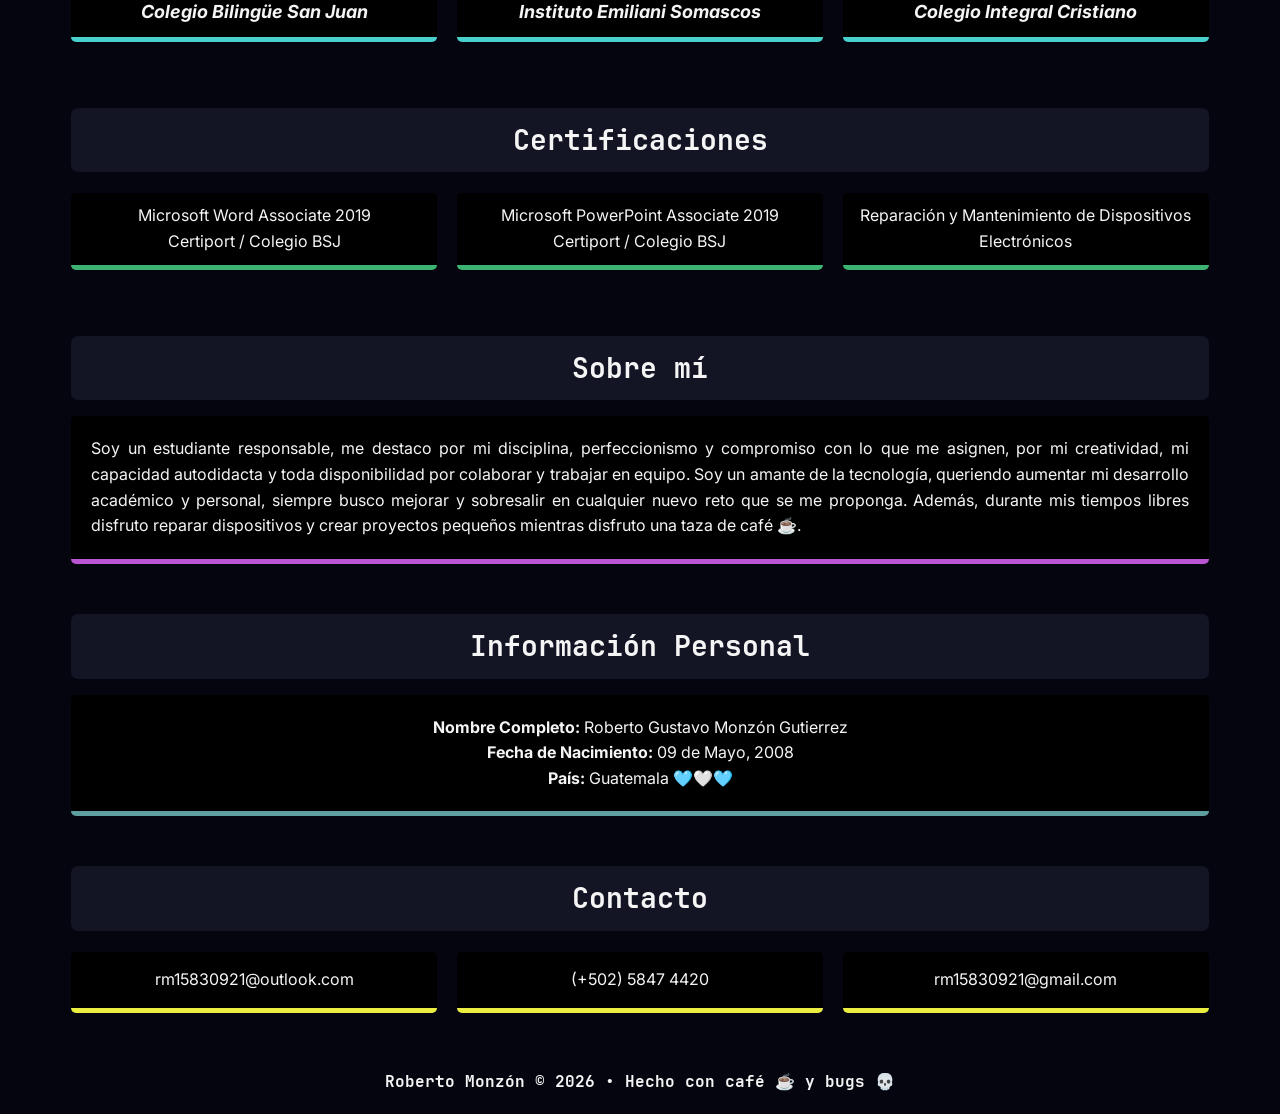
==== commit d2b39587: "Fix: Solution with bug name in header" ====
--- a/index.html
+++ b/index.html
@@ -191,7 +191,7 @@
 
                     <p id = "info" class = "generic">
 
-                        <strong>Nombre: </strong>Roberto Gustavo Monzón Gutierrez <br>
+                        <strong>Nombre Completo: </strong>Roberto Gustavo Monzón Gutierrez <br>
                         <strong>Fecha de Nacimiento: </strong>09 de Mayo, 2008 <br>
                         <strong>País: </strong>Guatemala 🩵🤍🩵
 
@@ -227,7 +227,7 @@
 
             </div>
 
-            <div id="toast">Copiado ✔️</div>
+            <div id="toast">Copiado</div>
 
             <script src = "script.js"></script>
 
--- a/style.css
+++ b/style.css
@@ -59,7 +59,7 @@
     display: flex;
     justify-content: space-between;
     background-color: rgb(19, 21, 37);
-    padding: 35px;
+    padding: 30px;
     flex-direction: row;
     align-items: center;
     gap: 20px;
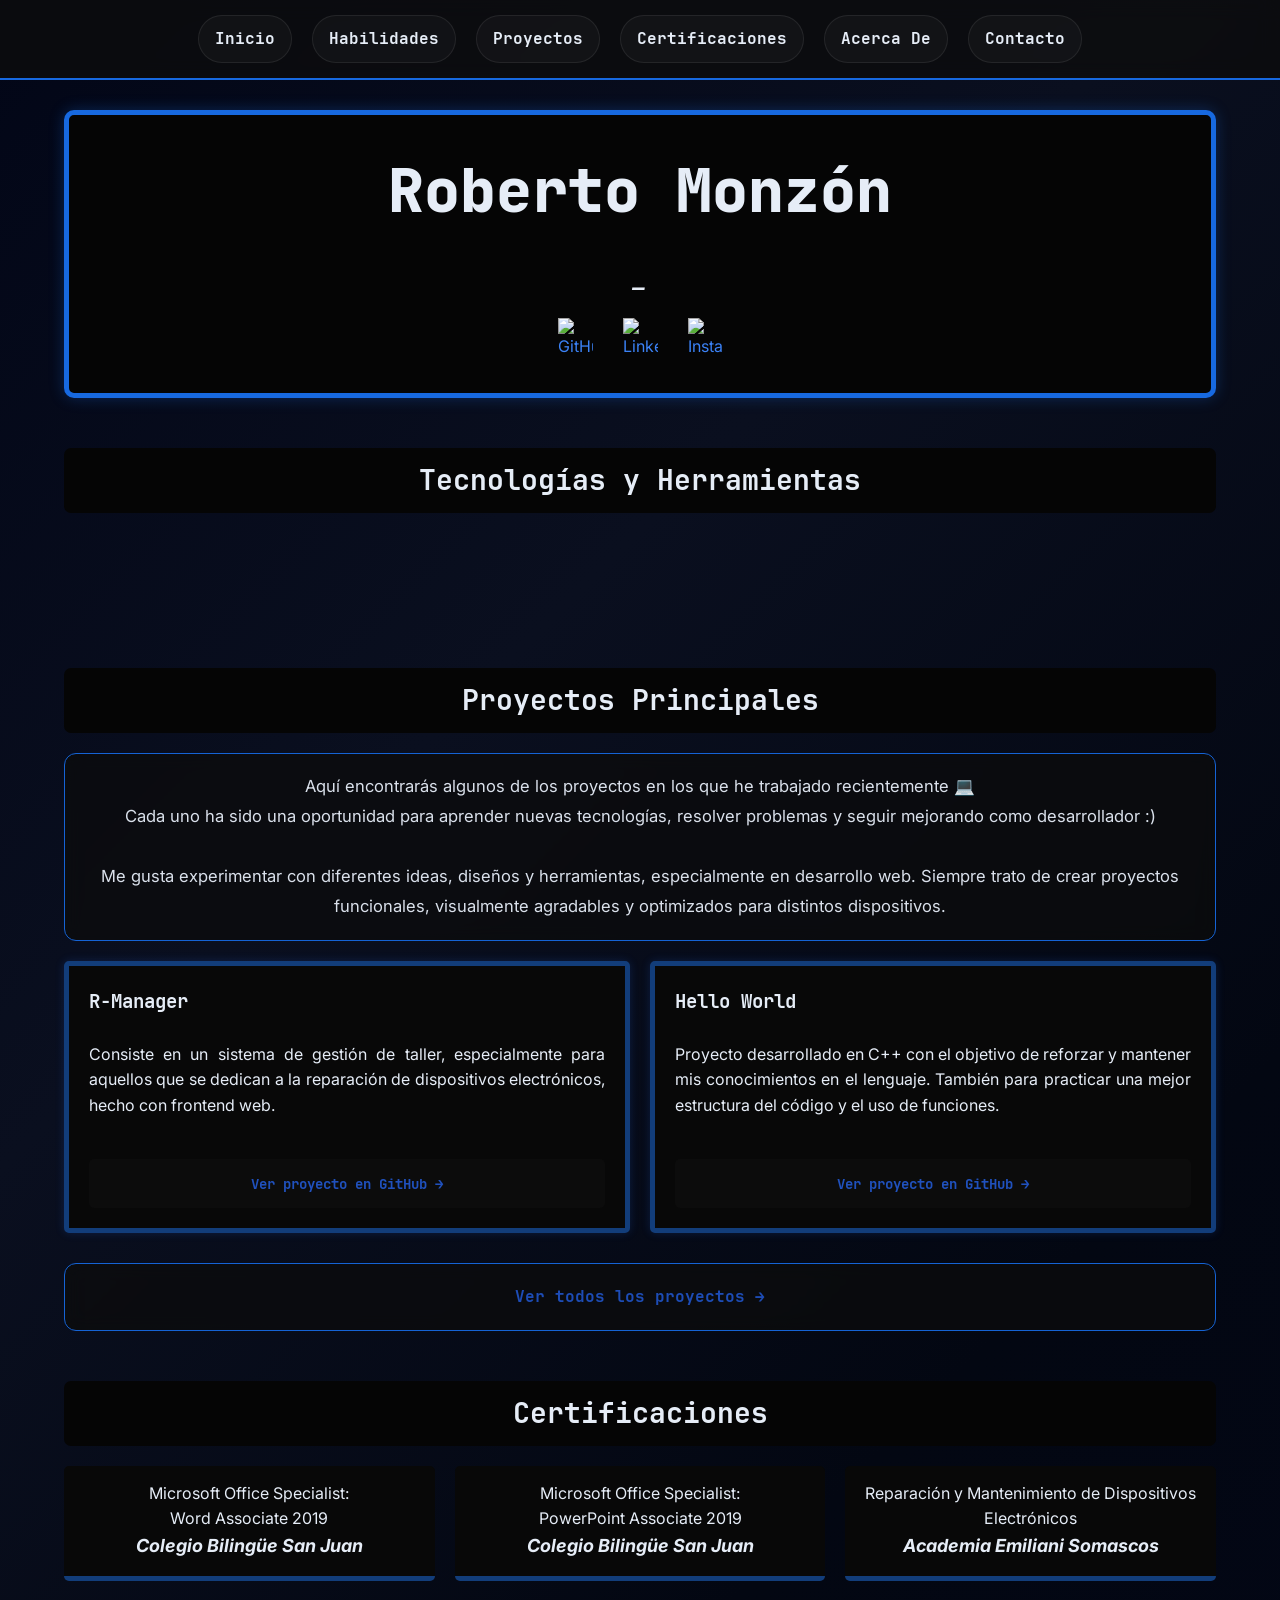
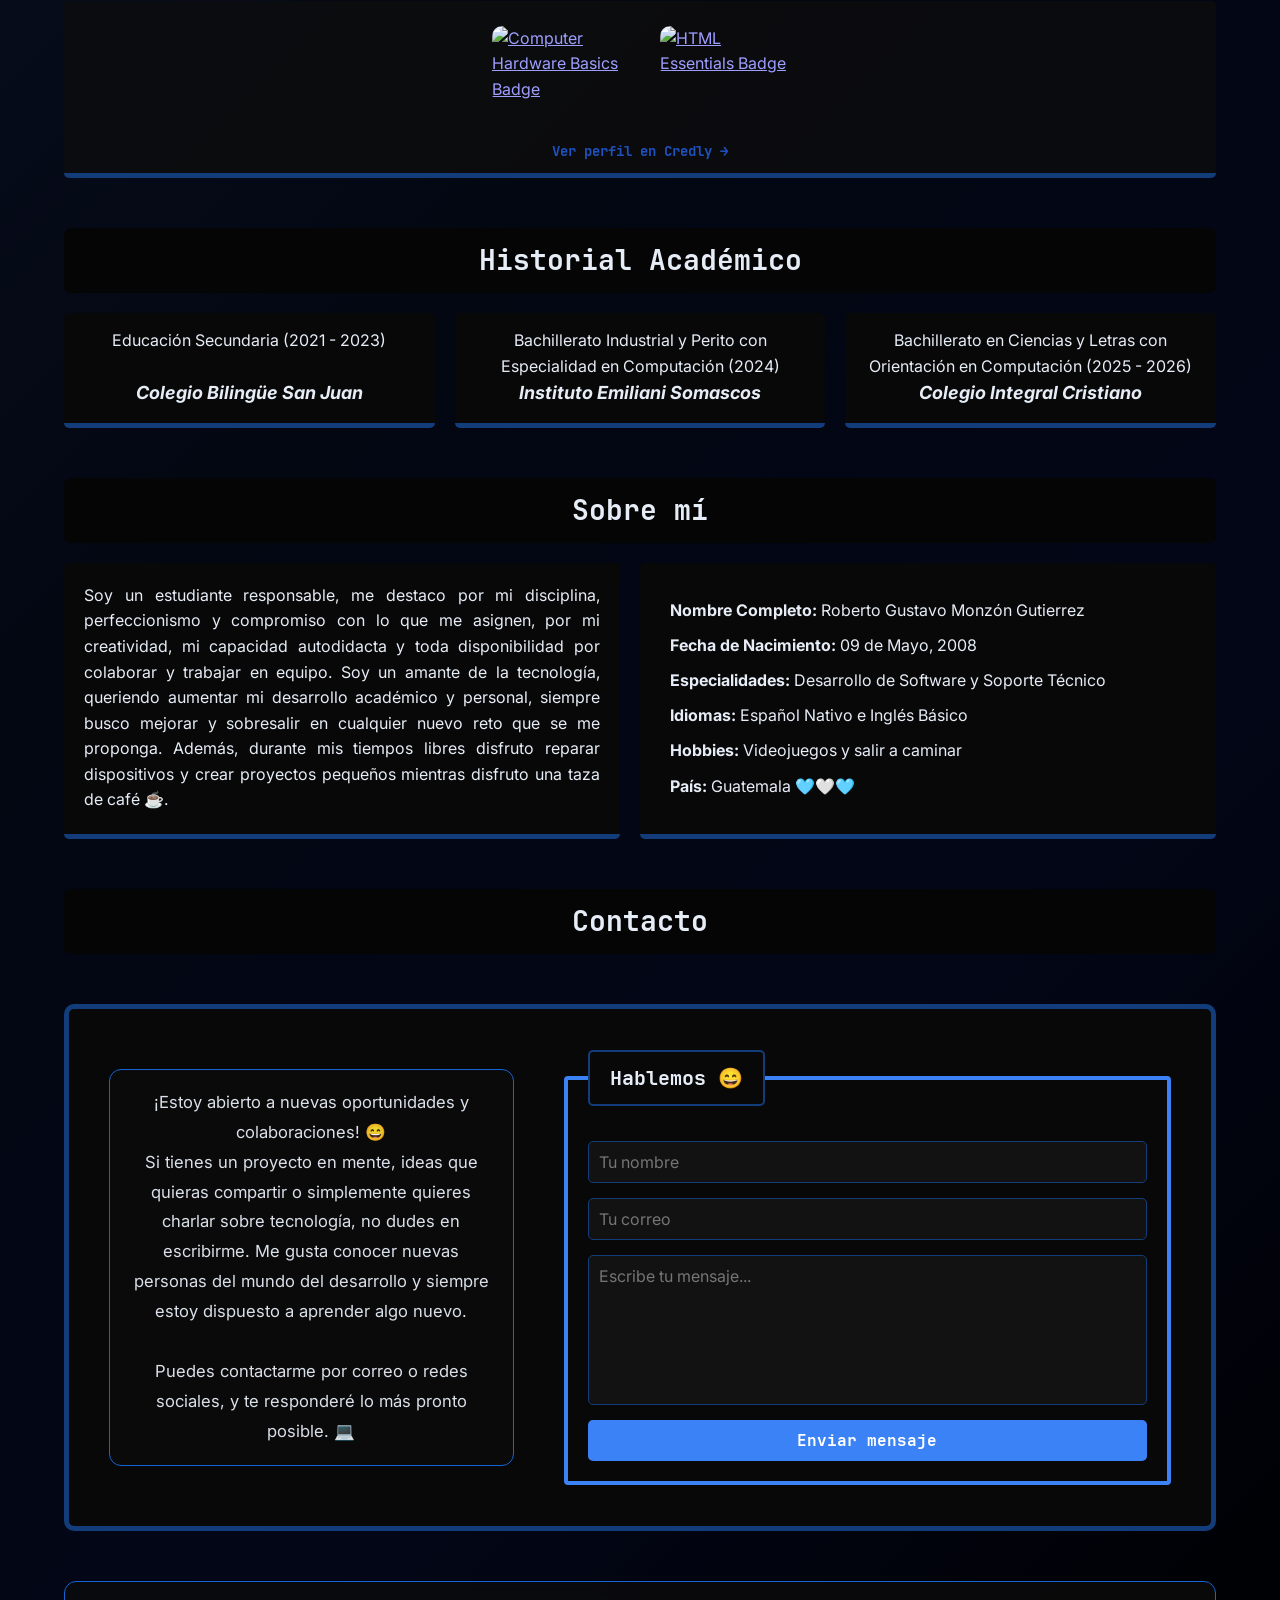
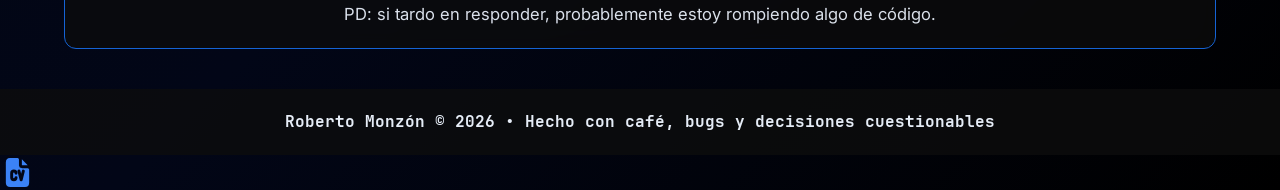
==== commit 1764dcea: "feat: The page was optimized and redesigned." ====
--- a/index.html
+++ b/index.html
@@ -1,236 +1,367 @@
 <!DOCTYPE html>
 
-    <html lang = "es">
-
-        <head>
-
-            <meta charset = "utf-8">
-            <meta name = "viewport" content = "width=device-width, initial-scale=1.0">
-            <link rel = "stylesheet" type = "text/css" href = "style.css">
-            <link rel = "icon" type = "image/png" href = "assets/img/icon.png">
-            <title>Perfil - Roberto</title>
-
-        </head>
-
-        <body>
-
-            <div class = "container">
-
-                <!-- HEADER -->
-                <header class = "header">
-
-                    <div class  ="header-text">
-
-                        <h1 id = "name">Roberto Monzón</h1>
+<html lang = "es-GT">
+
+    <!-- HEAD PAGE -->
+    <head>
+
+        <meta charset = "utf-8">
+
+        <meta name = "viewport" content = "width=device-width, initial-scale=1.0">
+        <meta name = "theme-color" content = "#0E1833">
+        <meta name = "description" content = "Portafolio de Roberto Monzón, estudiante enfocado en programación y reparación de equipos.">
+        <meta name = "author" content = "Roberto Monzón">
+        <meta name = "color-scheme" content = "dark">
+
+        <meta property = "og:site_name" content = "Portafolio de Roberto">
+        <meta property = "og:title" content = "Perfil - Roberto">
+        <meta property = "og:description" content = "Portafolio de programación y soporte técnico">
+        <meta property = "og:image" content = "https://robert158309.github.io/Portafolio/assets/img/preview.png">
+        <meta property = "og:image:type" content = "image/png">
+        <meta property = "og:image:width" content = "1200">
+        <meta property = "og:image:height" content = "630">
+        <meta property = "og:type" content = "website">
+        <meta property = "og:url" content = "https://robert158309.github.io/Portafolio/">
+        <meta property = "og:locale" content = "es_GT">
+
+        <title>Inicio  | Roberto</title>
+
+        <link rel = "stylesheet" type = "text/css" href = "styles/base.css">
+        <link rel = "stylesheet" type = "text/css" href = "styles/layout.css">
+        <link rel = "stylesheet" type = "text/css" href = "styles/sections.css">
+        <link rel = "stylesheet" type = "text/css" href = "styles/components.css">
+        <link rel = "stylesheet" type = "text/css" href = "styles/animations.css">
+        <link rel = "stylesheet" type = "text/css" href = "styles/contact.css">
+
+        <link rel = "icon" type = "image/png" href = "assets/img/icons/user-icon.png">
+        <link rel = "canonical" href = "https://robert158309.github.io/portfolio/index.html">
+
+        <script>const BASE_PATH = "./";</script>
+        <script type = "module" src = "js/main.js"></script>
+
+    </head>
+
+    <!-- BODY PAGE -->
+    <body id = "home">
+
+        <button id = "menu-toggle" class = "menu-toggle">
+            <img src = "./assets/img/icons/layout-sidebar-left-expand.svg" id = "menu-icon">
+        </button>
+
+        <!-- SCROLL PROGRESS BAR -->
+        <div id = "scroll-progress"></div>
+
+        <!-- NAVBAR -->
+        <nav id = "navbar" class = "navbar">
+
+            <a href = "#home" class = "nav-link">Inicio</a>
+            <a href = "#skills" class = "nav-link">Habilidades</a>
+            <a href = "#projects" class = "nav-link">Proyectos</a>
+            <a href = "#certifications" class = "nav-link">Certificaciones</a>
+            <a href = "#about-section" class = "nav-link">Acerca De</a>
+            <a href = "#contact-section" class = "nav-link">Contacto</a>
+
+        </nav>
+
+        <!-- HEADER SECTION -->
+        <header class = "header container">
+
+            <section class = "header-text">
+
+                <h1 id = "name">Roberto Monzón</h1>
                         
-                        <h3 id = "profession"></h3>
-
-                        <nav id = "links">
-                            <a href = "https://github.com/Robert158309" target = "_blank" rel = "noopener noreferrer" aria-label = "GitHub">
-                               <svg xmlns="http://www.w3.org/2000/svg" class = "linksicons" viewBox="0 0 24 24" stroke="currentColor" stroke-width="1" stroke-linecap="round" stroke-linejoin="round"><path stroke="none" d="M0 0h24v24H0z" fill="none" /><path d="M5.315 2.1c.791 -.113 1.9 .145 3.333 .966l.272 .161l.16 .1l.397 -.083a13.3 13.3 0 0 1 4.59 -.08l.456 .08l.396 .083l.161 -.1c1.385 -.84 2.487 -1.17 3.322 -1.148l.164 .008l.147 .017l.076 .014l.05 .011l.144 .047a1 1 0 0 1 .53 .514a5.2 5.2 0 0 1 .397 2.91l-.047 .267l-.046 .196l.123 .163c.574 .795 .93 1.728 1.03 2.707l.023 .295l.007 .272c0 3.855 -1.659 5.883 -4.644 6.68l-.245 .061l-.132 .029l.014 .161l.008 .157l.004 .365l-.002 .213l-.003 3.834a1 1 0 0 1 -.883 .993l-.117 .007h-6a1 1 0 0 1 -.993 -.883l-.007 -.117v-.734c-1.818 .26 -3.03 -.424 -4.11 -1.878l-.535 -.766c-.28 -.396 -.455 -.579 -.589 -.644l-.048 -.019a1 1 0 0 1 .564 -1.918c.642 .188 1.074 .568 1.57 1.239l.538 .769c.76 1.079 1.36 1.459 2.609 1.191l.001 -.678l-.018 -.168a5.03 5.03 0 0 1 -.021 -.824l.017 -.185l.019 -.12l-.108 -.024c-2.976 -.71 -4.703 -2.573 -4.875 -6.139l-.01 -.31l-.004 -.292a5.6 5.6 0 0 1 .908 -3.051l.152 -.222l.122 -.163l-.045 -.196a5.2 5.2 0 0 1 .145 -2.642l.1 -.282l.106 -.253a1 1 0 0 1 .529 -.514l.144 -.047l.154 -.03z" /></svg> 
-                            </a>
-
-                            <a href = "https://linkedin.com/in/monzon-i5beo9" target = "_blank" rel = "noopener noreferrer" aria-label = "Linkedin">
-                                <svg xmlns="http://www.w3.org/2000/svg" class = "linksicons" viewBox="0 0 24 24" stroke="currentColor" stroke-width="1" stroke-linecap="round" stroke-linejoin="round"><path stroke="none" d="M0 0h24v24H0z" fill="none" /><path d="M17 2a5 5 0 0 1 5 5v10a5 5 0 0 1 -5 5h-10a5 5 0 0 1 -5 -5v-10a5 5 0 0 1 5 -5zm-9 8a1 1 0 0 0 -1 1v5a1 1 0 0 0 2 0v-5a1 1 0 0 0 -1 -1m6 0a3 3 0 0 0 -1.168 .236l-.125 .057a1 1 0 0 0 -1.707 .707v5a1 1 0 0 0 2 0v-3a1 1 0 0 1 2 0v3a1 1 0 0 0 2 0v-3a3 3 0 0 0 -3 -3m-6 -3a1 1 0 0 0 -.993 .883l-.007 .127a1 1 0 0 0 1.993 .117l.007 -.127a1 1 0 0 0 -1 -1" /></svg>
-                            </a>
-
-                            <a href = "https://hackerrank.com/profile/rm15830921" target = "_blank" rel = "noopener noreferrer" aria-label = "Hackerrank">
-                                <svg xmlns="http://www.w3.org/2000/svg" class = "linksicons" viewBox="0 0 24 24" stroke="currentColor" stroke-width="1" stroke-linecap="round" stroke-linejoin="round"><path stroke="none" d="M0 0h24v24H0z" fill="none" /><path d="M19.484 5.667c-1.146 -.904 -3.35 -2.394 -6.497 -3.429c-.484 -.159 -.725 -.238 -1.04 -.238c-.314 0 -.556 .08 -1.04 .238c-3.147 1.035 -5.35 2.525 -6.496 3.43c-.402 .317 -.604 .476 -.797 .816c-.194 .341 -.233 .62 -.309 1.178a33 33 0 0 0 -.305 4.338c0 1.742 .165 3.317 .305 4.338c.076 .558 .115 .837 .309 1.178c.193 .34 .395 .5 .797 .817c1.146 .904 3.35 2.394 6.497 3.429c.483 .159 .725 .238 1.04 .238c.314 0 .555 -.08 1.04 -.238c3.146 -1.035 5.35 -2.525 6.496 -3.43c.402 -.317 .603 -.476 .797 -.816c.194 -.341 .232 -.62 .309 -1.178c.14 -1.021 .305 -2.596 .305 -4.338s-.165 -3.317 -.305 -4.338c-.077 -.558 -.115 -.837 -.309 -1.178s-.395 -.5 -.797 -.817" /><path d="M9 8v7" /><path d="M9 12h6" /><path d="M16 16h-2l1 1l1 -1" /><path d="M8 8h2l-1 -1l-1 1" /><path d="M15 9v7" /></svg>
-                            </a>
-
-                            <a href = "https://instagram.com/rg._monzon/" target = "_blank" rel = "noopener noreferrer" aria-label = "Instagram">
-                                <svg xmlns="http://www.w3.org/2000/svg" class = "linksicons" viewBox="0 0 24 24" stroke="currentColor" stroke-width="1" stroke-linecap="round" stroke-linejoin="round"><path stroke="none" d="M0 0h24v24H0z" fill="none" /><path d="M16 3a5 5 0 0 1 5 5v8a5 5 0 0 1 -5 5h-8a5 5 0 0 1 -5 -5v-8a5 5 0 0 1 5 -5zm-4 5a4 4 0 0 0 -3.995 3.8l-.005 .2a4 4 0 1 0 4 -4m4.5 -1.5a1 1 0 0 0 -.993 .883l-.007 .127a1 1 0 0 0 1.993 .117l.007 -.127a1 1 0 0 0 -1 -1" /></svg>
-                            </a>
-                        </nav>
-
+                <h3 id = "profession"></h3>
+
+                <div id = "links">
+
+                    <a href = "https://github.com/Robert158309" target = "_blank" rel = "noopener noreferrer" aria-label = "GitHub" title = "Ver Github">
+                        <img src = "assets/img/skill-icons--github-dark.svg" alt = "GitHub Logo" class = "linksicons">
+                    </a>
+
+                    <a href = "https://linkedin.com/in/monzon-i5beo9" target = "_blank" rel = "noopener noreferrer" aria-label = "Linkedin" title = "Ver LinkedIn">
+                        <img src = "assets/img/skill-icons--linkedin.svg" alt = "LinkedIn Logo" class = "linksicons">
+                    </a>
+
+                    <a href = "https://instagram.com/rg._monzon/" target = "_blank" rel = "noopener noreferrer" aria-label = "Instagram" title = "Ver Instagram">
+                        <img src = "assets/img/skill-icons--instagram.svg" alt = "Instagram Logo" class = "linksicons">
+                    </a>
+
+                </div>
+
+            </section>
+
+        </header>
+
+        <!-- MAIN SECTION -->
+        <main class = "container">
+
+            <!-- SKILLS -->
+            <section id = "skills" class = "section">
+
+                <h2 class = "titles">Tecnologías y Herramientas</h2>
+
+                <section class = "skills-rail">
+
+                    <div class = "skills-track track-left">
+                        <div id = "skills-top" class = "skills-group"></div>
                     </div>
 
-                    <img id = "photo" src = "assets/img/photo.png" alt = "Personal photo">
-
-                </header>
-
-                <!-- SKILLS -->
-                <section class = "section">
-
-                    <h2 class = "titles">Habilidades y Competencias</h2>
-
-                        <div class = "two-columns">
-
-                            <div>
-                                <h3 class = "generic subtitles">Habilidades Técnicas</h3>
-
-                                <ul class = "generic skills">
-                                    <li>C/C++</li>
-                                    <li>C#</li>
-                                    <li>Java</li>
-                                    <li>HTML, CSS</li>
-                                    <li>JavaScript & TypeScript</li>
-                                    <li>SQL (SQL Server, DB2, MySQL)</li>
-                                    <li>Git & GitHub</li>
-                                </ul>
-                            </div>
-
-                            <div>
-
-                                <h3 class = "generic subtitles">Competencias Blandas</h3>
-
-                                <ul class = "generic skills">
-                                    <li>Trabajo en Equipo</li>
-                                    <li>Adaptable</li>
-                                    <li>Honesto</li>
-                                    <li>Amigable</li>
-                                    <li>Perfeccionista</li>
-                                    <li>Responsable</li>
-                                    <li>Puntual</li>
-                                </ul>
-
-                            </div>
-
-                        </div>
-
-                </section>
-
-                <!-- PROJECTS -->
-                <section class = "section">
-
-                    <h2 class = "titles">Proyectos</h2>
-
-                    <p class = "generic projects">
-                        <strong class = "project_name">Sistema de Riego "SeedLive"</strong> <br><br>
-                        Consiste en un sistema de riego automatizado con capacidad de que le sean programados horarios
-                        y con gestion de distintos usuarios para la interaccion con el programa. Incluye Base de datos
-                        para el monitoreo de horarios y de inventario. Tambien tiene integración con módulos Arduino UNO.
-                        Fue presentado al público general durante la Expotec 2024 en el Instituto Emiliani Somascos. <br><br>
-                        Tecnologías: C#, DB2, Arduino
-                    </p>
-
-                    <p class = "generic projects">
-                        <strong class = "project_name">Sistema Modular en C++</strong> <br><br>
+                    <div class = "skills-track track-right">
+                        <div id = "skills-bottom" class = "skills-group"></div>
+                    </div>
+
+                </section>
+
+            </section>
+
+            <!-- PROJECTS -->
+            <section id = "projects" class = "section">
+
+                <h2 class = "titles">Proyectos Principales</h2>
+
+                <p class = "messages">
+                    Aquí encontrarás algunos de los proyectos en los que he trabajado recientemente 💻<br>
+                    Cada uno ha sido una oportunidad para aprender nuevas tecnologías, resolver problemas y seguir mejorando como desarrollador :)<br><br>
+
+                    Me gusta experimentar con diferentes ideas, diseños y herramientas, especialmente en desarrollo web.
+                    Siempre trato de crear proyectos funcionales, visualmente agradables y optimizados para distintos dispositivos.<br>
+                </p>
+
+                <section class = "two-columns">
+
+                    <article class = "generic projects">
+                        <strong class = "project_name">R-Manager</strong> <br><br>
+                        Consiste en un sistema de gestión de taller, especialmente para aquellos que
+                        se dedican a la reparación de dispositivos electrónicos, hecho con frontend web.<br><br>
+                        <footer class = "project_footer">
+                            <a href = "https://github.com/Robert158309/R-Manager" target = "_blank" rel = "noopener noreferrer" title = "Ver proyecto en GitHub">Ver proyecto en GitHub →</a>
+                        </footer>
+                    </article>
+
+                    <article class = "generic projects">
+                        <strong class = "project_name">Hello World</strong> <br><br>
                         Proyecto desarrollado en C++ con el objetivo de reforzar y mantener mis conocimientos en el lenguaje. 
-                        Incluye diferentes módulos como calculadora, gestión de parqueo, librería y conversión de unidades, 
-                        organizados en múltiples archivos para practicar una mejor estructura del código y el uso de funciones. <br><br>
-                        Tecnologías: C++, CMake
-                    </p>
-
-                </section>
-
-                <!-- ACADEMIC -->
-                <section class = "section">
-
-                    <h2 class = "titles">Historial Académico</h2>
-
-                    <div class = "three-columns">
-
-                        <p class = "generic academic_islands">
-                            Educación Secundaria (2021 - 2023)
-                            <br><br>
-                            <strong class = "names">Colegio Bilingüe San Juan</strong>
-                        </p>
-
-                        <p class = "generic academic_islands">
-                            Bachillerato Industrial y Perito con Especialidad en Computación (2024)<br>
-                            <strong class = "names">Instituto Emiliani Somascos</strong>
-                        </p>
-
-                        <p class = "generic academic_islands">
-                            Bachillerato en Ciencias y Letras con Orientación en Computación (2025 - 2026)<br>
-                            <strong class = "names">Colegio Integral Cristiano</strong>
-                        </p>
-
-                    </div>
-
-                </section>
-
-                <!-- CERTIFICATIONS -->
-                <section class = "section">
-
-                    <h2 class = "titles">Certificaciones</h2>
-
-                    <div class = "three-columns">
-
-                        <p class = "generic certifications_islands">
-                            Microsoft Word Associate 2019
-                            <br>
-                            Certiport / Colegio BSJ
-                        </p>
-
-                        <p class = "generic certifications_islands">
-                            Microsoft PowerPoint Associate 2019
-                            <br>
-                            Certiport / Colegio BSJ
-                        </p>
-
-                        <p class = "generic certifications_islands">
-                            Reparación y Mantenimiento de Dispositivos Electrónicos
-                        </p>
-
-                    </div>
-
-                </section>
-
-                <!-- ABOUT -->
-                <section class = "section">
-
-                    <h2 class = "titles">Sobre mí</h2>
-
-                    <p id = "about" class = "generic">
+                        También para practicar una mejor estructura del código y el uso de funciones. <br><br>
+                        <footer class = "project_footer">
+                            <a href = "https://github.com/Robert158309/Hello-World" target = "_blank" rel = "noopener noreferrer" title = "Ver proyecto en GitHub">Ver proyecto en GitHub →</a>
+                        </footer>
+                    </article>
+
+                </section>
+
+                <footer class = "messages">
+                    <a href = "pages/projects.html" title = "Ver más">Ver todos los proyectos →</a>
+                </footer>
+
+            </section>
+
+            <!-- CERTIFICATIONS -->
+            <section id = "certifications" class = "section">
+
+                <h2 class = "titles">Certificaciones</h2>
+
+                <section class = "three-columns">
+
+                    <article class = "generic certifications_islands copy" data-copy = "MOS Word 2019" title = "Copiar información de certificación">
+                        Microsoft Office Specialist:
+                        <br>
+                        Word Associate 2019
+                        <br>
+                        <strong class = "names">Colegio Bilingüe San Juan</strong>
+                    </article>
+
+                    <article class = "generic certifications_islands copy" data-copy = "MOS PowerPoint 2019" title = "Copiar información de certificación">
+                        Microsoft Office Specialist:
+                        <br>
+                        PowerPoint Associate 2019
+                        <br>
+                        <strong class = "names">Colegio Bilingüe San Juan</strong>
+                    </article>
+
+                    <article class = "generic certifications_islands copy" data-copy = "Electrónica de Consumo" title = "Copiar información de certificación">
+                        Reparación y Mantenimiento de Dispositivos Electrónicos
+                        <br>
+                        <strong class = "names">Academia Emiliani Somascos</strong>
+                    </article>
+
+                </section>
+
+            </section>
+
+            <!-- BADGES -->
+            <section class = "badges-grid">
+
+                <article class = "badges-card">   
+                    <a href = "https://www.credly.com/badges/98d55c10-47f3-4916-8135-33639eb3d82e/public_url" target = "_blank" rel = "noopener noreferrer" title = "Computer Basics">
+                        <img src = "assets/img/badges/computer-hardware-basics.webp" alt = "Computer Hardware Basics Badge" loading = "lazy">
+                    </a>
+                </article>
+
+                <article class = "badges-card">   
+                    <a href = "https://www.credly.com/badges/022627b0-82c9-40c3-b51d-8ca4a5fd8d80/public_url" target = "_blank" rel = "noopener noreferrer" title = "HTML Essentials">
+                        <img src = "assets/img/badges/html-essentials.webp" alt = "HTML Essentials Badge" loading = "lazy">
+                    </a>
+                </article>
+
+            </section>
+
+            <!-- BADGES LINK FOOTER -->
+            <footer class = "badges-footer">
+                <a href = "https://www.credly.com/users/roberto-monzon" target = "_blank" rel = "noopener noreferrer" title = "Ir a Credly">Ver perfil en Credly →</a>
+            </footer>
+
+            <!-- ACADEMIC -->
+            <section id = "academic" class = "section">
+
+                <h2 class = "titles">Historial Académico</h2>
+
+                <section class = "three-columns">
+
+                    <article class = "generic academic_islands copy" data-copy = "Secundaria (2021 - 2023) - Colegio Bilingüe San Juan" title = "Copiar información académica">
+                        Educación Secundaria (2021 - 2023)
+                        <br><br>
+                        <strong class = "names">Colegio Bilingüe San Juan</strong>
+                    </article>
+
+                    <article class = "generic academic_islands copy" data-copy = "Perito en Computación (2024) - Instituto Emiliani Somascos" title = "Copiar información académica">
+                        Bachillerato Industrial y Perito con Especialidad en Computación (2024)<br>
+                        <strong class = "names">Instituto Emiliani Somascos</strong>
+                    </article>
+
+                    <article class = "generic academic_islands copy" data-copy = "Bachillerato en Computación (2025 - 2026) - Colegio Integral Cristiano" title = "Copiar información académica">
+                        Bachillerato en Ciencias y Letras con Orientación en Computación (2025 - 2026)<br>
+                        <strong class = "names">Colegio Integral Cristiano</strong>
+                    </article>
+
+                </section>
+
+            </section>
+                
+
+            <!-- ABOUT -->
+            <section id = "about-section" class = "section">
+
+                <h2 class = "titles">Sobre mí</h2>
+
+                <section class = "two-columns">
+
+                    <article id = "about" class = "generic">
                         Soy un estudiante responsable, me destaco por mi disciplina, perfeccionismo y compromiso con 
                         lo que me asignen, por mi creatividad, mi capacidad autodidacta y toda disponibilidad por 
                         colaborar y trabajar en equipo. Soy un amante de la tecnología, queriendo aumentar mi desarrollo 
                         académico y personal, siempre busco mejorar y sobresalir en cualquier nuevo reto que se me 
                         proponga. Además, durante mis tiempos libres disfruto reparar dispositivos y crear proyectos 
                         pequeños mientras disfruto una taza de café ☕.
-                    </p>
-
-                </section>
-
-                <!-- PERSONAL INFO -->
-                <section class = "section">
-
-                    <h2 class = "titles">Información Personal</h2>
-
-                    <p id = "info" class = "generic">
-
-                        <strong>Nombre Completo: </strong>Roberto Gustavo Monzón Gutierrez <br>
-                        <strong>Fecha de Nacimiento: </strong>09 de Mayo, 2008 <br>
-                        <strong>País: </strong>Guatemala 🩵🤍🩵
-
-                    </p>
-
-                </section>
-
-                <section class = "section">
-
-                    <h2 class = "titles">Contacto</h2>
-
-                    <div class = "three-columns">
-
-                            <p class="generic contacts copy" data-copy="rm15830921@outlook.com">
-                                rm15830921@outlook.com
-                            </p>
-
-                            <p class="generic contacts copy" data-copy="(+502) 5847 4420">
-                                (+502) 5847 4420
-                            </p> 
-
-                            <p class="generic contacts copy" data-copy="rm15830921@gmail.com">
-                                rm15830921@gmail.com
-                            </p>
-
-                    </div>
-
-                </section>
-
-                <footer>
-                    Roberto Monzón © 2026 • Hecho con café ☕ y bugs 💀 
-                </footer>
-
-            </div>
-
-            <div id="toast">Copiado</div>
-
-            <script src = "script.js"></script>
-
-        </body>
-
-    </html>
+                    </article>
+
+                    <article id = "info" class = "generic">
+
+                        <p>
+                            <strong>Nombre Completo:</strong>
+                            Roberto Gustavo Monzón Gutierrez
+                        </p>
+
+                        <p>
+                            <strong>Fecha de Nacimiento:</strong>
+                            09 de Mayo, 2008
+                        </p>
+
+                        <p>
+                            <strong>Especialidades:</strong>
+                            Desarrollo de Software y Soporte Técnico
+                        </p>
+
+                        <p>
+                            <strong>Idiomas:</strong>
+                            Español Nativo e Inglés Básico
+                        </p>
+
+                        <p>
+                            <strong>Hobbies:</strong>
+                            Videojuegos y salir a caminar
+                        </p>
+
+                        <p>
+                            <strong>País:</strong>
+                            Guatemala 🩵🤍🩵
+                        </p>
+
+                    </article>
+
+                </section>
+
+            </section>
+
+            <!-- CONTACT -->
+            <section id = "contact-section" class = "section">
+
+                <h2 class = "titles">Contacto</h2>
+
+                <section class = "contact-links">
+
+                    <section class = "contact-layout">
+
+                        <aside>
+
+                            <p class = "messages">
+                    ¡Estoy abierto a nuevas oportunidades y colaboraciones! 😄<br>
+                    Si tienes un proyecto en mente, ideas que quieras compartir o simplemente quieres charlar sobre tecnología, no dudes en escribirme.
+                    Me gusta conocer nuevas personas del mundo del desarrollo y siempre estoy dispuesto a aprender algo nuevo. <br><br>
+                    Puedes contactarme por correo o redes sociales, y te responderé lo más pronto posible. 💻
+                </p>
+
+                        </aside>
+
+                        <section>
+
+                            <fieldset>
+
+                                <legend>Hablemos 😄</legend>
+
+                                <form action = "https://formspree.io/f/xjgzkrzd" method = "POST" novalidate>
+
+                                    <input type = "text" name = "nombre" placeholder = "Tu nombre" required>
+
+                                    <input type = "email" name = "correo" placeholder = "Tu correo" required>
+
+                                    <textarea name = "mensaje" placeholder = "Escribe tu mensaje..." required></textarea>
+
+                                    <button type = "submit">Enviar mensaje</button>
+
+                                </form>
+
+                            </fieldset>
+
+                        </section>
+
+                    </section>
+
+                </section>
+
+                <p class = "messages">PD: si tardo en responder, probablemente estoy rompiendo algo de código.</p>
+
+            </section>
+
+        </main>
+
+        <!-- FOOTER PAGE -->
+        <footer id = "page_footer">
+
+            <p class = "footer-text">
+                Roberto Monzón © 2026 • Hecho con café, bugs y decisiones cuestionables
+            </p>
+
+        </footer>
+
+        <!-- ELEMENTS -->
+        <div id = "toast"></div>
+        <div id = "form-toast"></div>
+
+        <!-- CV LINK -->
+        <a href = "assets/files/CV.pdf" class = "fab" target = "_blank" title = "Ver CV">
+            <svg xmlns="http://www.w3.org/2000/svg" width="24" height="24" viewBox="0 0 24 24" fill="currentColor" class = "linksicons"><path stroke="none" d="M0 0h24v24H0z" fill="none" /><path d="M12 2l.117 .007a1 1 0 0 1 .876 .876l.007 .117v4l.005 .15a2 2 0 0 0 1.838 1.844l.157 .006h4l.117 .007a1 1 0 0 1 .876 .876l.007 .117v9a3 3 0 0 1 -2.824 2.995l-.176 .005h-10a3 3 0 0 1 -2.995 -2.824l-.005 -.176v-14a3 3 0 0 1 2.824 -2.995l.176 -.005zm-2.5 8a2.5 2.5 0 0 0 -2.5 2.5v3a2.5 2.5 0 1 0 5 0a1 1 0 0 0 -2 0a.5 .5 0 1 1 -1 0v-3a.5 .5 0 1 1 1 0a1 1 0 0 0 2 0a2.5 2.5 0 0 0 -2.5 -2.5m6.743 .03a1 1 0 0 0 -1.213 .727l-.53 2.119l-.53 -2.119a1 1 0 1 0 -1.94 .486l1.5 6c.252 1.01 1.688 1.01 1.94 0l1.5 -6a1 1 0 0 0 -.727 -1.213m-1.244 -7.031l4.001 4.001h-4z" /></svg>
+        </a>
+
+    </body>
+
+</html>
--- a/styles/base.css
+++ b/styles/base.css
@@ -0,0 +1,108 @@
+@charset "UTF-8";
+
+/* FONTS */
+@font-face {
+    font-family: 'JetBrains Mono';
+    src: url('../assets/fonts/JetBrainsMono-Bold.woff2') format('woff2');
+    font-weight: 700;
+    font-display: swap;
+}
+
+@font-face {
+    font-family: 'JetBrains Mono';
+    src: url('../assets/fonts/JetBrainsMono-ExtraBold.woff2') format('woff2');
+    font-weight: 800;
+    font-display: swap;
+}
+
+@font-face {
+    font-family: 'JetBrains Mono';
+    src: url('../assets/fonts/JetBrainsMono-SemiBoldItalic.woff2') format('woff2');
+    font-weight: 600;
+    font-style: italic;
+    font-display: swap;
+}
+
+@font-face {
+    font-family: 'Inter';
+    src: url('../assets/fonts/Inter-VariableFont_opsz,wght.ttf') format('truetype');
+    font-display: swap;
+}
+
+@font-face {
+    font-family: 'Inter';
+    src: url('../assets/fonts/Inter-Italic-VariableFont_opsz,wght.ttf') format('truetype');
+    font-style: italic;
+    font-display: swap;
+}
+
+/* COLORS */
+:root {
+    /* BACKGROUNDS */
+    --bg-main: #000000;
+    --bg-secondary: #050505;
+    --bg-card: #080808;
+    --bg-soft: #0d0d0dcc;
+    /* TEXT */
+    --text-main: #e6edf7;
+    /* ACCENTS */
+    --accent-primary: #1769e0;
+    --accent-links: #3b82f6;
+    --accent-hover: #60a5fa;
+    --accent-badges-link: #2563eb;
+    /* BORDERS */
+    --borders: #123d7a;
+    /* EFFECTS */
+    --shadow-primary: #1769e04d;
+    --shadow-projects: #2563eb33;
+}
+
+html {
+    scroll-behavior: smooth;
+}
+
+* {
+    box-sizing: border-box;
+    margin: 0;
+    padding: 0;
+}
+
+/* BODY */
+body {
+    background:
+        linear-gradient(
+            -45deg,
+            #000000,
+            #020617,
+            #030712,
+            #0a0f1f,
+            #020617
+        );
+    font-family: "Inter", sans-serif;
+    font-size: clamp(14px, 1.5vw, 16px);
+    color: var(--text-main);
+    line-height: 1.6;
+    -webkit-user-select: none;
+    -moz-user-select: none;
+    -ms-user-select: none;
+    user-select: none;
+}
+
+/* PRINCIPAL CONTAINER */
+.container {
+    width: min(90%, 1200px);
+    margin-inline: auto;
+}
+
+/* GENERIC CLASS */
+.generic {
+    background-color: var(--bg-card);
+    border-radius: 5px;
+}
+
+/* SECTIONS SEPARATION */
+.section {
+    margin-top: 50px;
+    margin-bottom: 20px;
+    scroll-margin-top: 100px;
+}
--- a/styles/layout.css
+++ b/styles/layout.css
@@ -0,0 +1,246 @@
+@charset "UTF-8";
+
+/* PAGE NAVBAR */
+.navbar {
+    width: 100%;
+    padding: 15px 20px;
+    background-color: var(--bg-soft);
+    border-bottom: 2px solid var(--accent-primary);
+    display: flex;
+    justify-content: center;
+    align-items: center;
+    gap: 20px;
+    flex-wrap: wrap;
+    position: sticky;
+    top: 0;
+    z-index: 1000;
+    backdrop-filter: blur(10px);
+}
+
+/* NAVBAR BUTTONS */
+.navbar a {
+    color: var(--text-main);
+    text-decoration: none;
+    font-family: "JetBrains Mono", monospace;
+    white-space: nowrap;
+    padding: 10px 16px;
+    background-color: rgba(255, 255, 255, 0.03);
+    border: 1px solid rgba(255, 255, 255, 0.08);
+    border-radius: 120px;
+    transition:
+        background-color 0.3s ease,
+        transform 0.3s ease,
+        box-shadow 0.3s ease,
+        color 0.3s ease;
+}
+
+.navbar a:hover {
+    color: var(--accent-primary);
+    background-color: rgba(32, 226, 200, 0.08);
+    box-shadow: 0 0 12px rgba(32, 226, 200, 0.2);
+    transform: translateY(-2px);
+}
+
+/* BUTTON NOT VIEW ON DESKTOP */
+.menu-toggle {
+    display: none;
+    position: fixed;
+    top: 10px;
+    left: 10px;
+    z-index: 9999;
+    font-size: 24px;
+    background: transparent;
+    border: none;
+    color: white;
+}
+
+/* MOBILE */
+@media (max-width: 1000px) {
+
+    .menu-toggle {
+        display: flex;
+        justify-content: center;
+        align-items: center;
+        background: transparent;
+        border: none;
+        outline: none;
+        position: fixed;
+        top: 10px;
+        left: 10px;
+        width: 40px;
+        height: 40px;
+        z-index: 10001;
+        backdrop-filter: blur(10px);
+        border-radius: 10px;
+        padding: 2px;
+    }
+
+    .menu-toggle:active {
+        transform: scale(.95);
+    }
+
+    .menu-toggle img {
+        width: 32px;
+        height: 32px;
+        filter: invert(1);
+    }
+
+    .navbar {
+        position: fixed;
+        top: 0;
+        left: 0;
+        width: 60%;
+        background-color: var(--bg-soft);
+        backdrop-filter: blur(10px);
+        transform: translateX(-100%);
+        transition: transform 0.3s ease;
+        display: flex;
+        flex-direction: column;
+        justify-content: flex-start;
+        border-radius: 2px;
+        border-color: var(--bg-soft);
+        padding: 50px 15px 15px 15px;
+        z-index: 9999;
+    }
+
+    .navbar a {
+        width: 100%;
+        text-align: left;
+        border: none;
+        background: transparent;
+        border-radius: 0;
+        padding: 15px 10px;
+    }
+
+    .navbar.active {
+        transform: translateX(0);
+    }
+}
+
+/* HEADER */
+.header {
+    display: flex;
+    justify-content: space-between;
+    background-color: var(--bg-secondary);
+    padding: 40px;
+    flex-direction: column;
+    align-items: center;
+    gap: 20px;
+    flex-wrap: wrap;
+    margin-top: 30px;
+    border: 5px solid var(--accent-primary);
+    border-radius: 10px;
+    box-shadow: 0 0 15px var(--shadow-primary);
+    text-align: center;
+}
+
+.header-text {
+    flex: 1;
+    min-width: 0;
+}
+
+/*HEADER NAME*/
+#name {
+    font-family: "JetBrains Mono", monospace;
+    font-weight: 800;
+    font-size: clamp(36px, 5vw, 60px);
+    padding: 0px;
+    margin-bottom: 30px;
+    line-height: 1.2;
+}
+
+/* HEADER PROFESION */
+#profession {
+    font-family: "JetBrains Mono", monospace;
+    font-style: italic;
+    font-weight: 600;
+    font-size: clamp(18px, 2.5vw, 26px);
+    padding: 0px;
+    margin-bottom: 20px;
+}
+
+/* PROFESION ANIMATION */
+#profession::after {
+    content: "_";
+    animation: blink 0.6s infinite;
+}
+
+@keyframes blink {
+    50% { opacity: 0; }
+}
+
+/* LINKS ICONS */
+#links {
+    display: flex;
+    gap: 30px;
+    justify-content: center;
+    flex-wrap: wrap;
+}
+
+.linksicons {
+    width: clamp(28px, 5vw, 35px);
+    height: clamp(28px, 5vw, 35px);
+    color: var(--accent-links);
+    display: block;
+}
+
+/* LINKS ANIMATION */
+a, .linksicons {
+    transition: all 0.3s ease;
+}
+
+.linksicons:hover {
+    transform: scale(1.1);
+}
+
+/* PROFILE PICTURE */
+#photo {
+    width: clamp(120px, 30vw, 230px);
+    max-width: 100%; 
+    height: auto;
+    border-radius: 5px;
+}
+
+/* TITLES */
+.titles {
+    font-family: "JetBrains Mono", monospace;
+    font-weight: 600;
+    font-size: clamp(18px, 3vw, 28px);
+    text-align: center;
+    margin-bottom: 20px;
+    background: var(--bg-secondary);
+    padding: 10px;
+    border-radius: 7px;
+}
+
+/* SUBTITLES */
+.subtitles{
+    font-family: "JetBrains Mono", monospace;
+    font-weight: 600;
+    font-size: clamp(16px, 2vw, 22px);
+    text-align: center;
+    padding: 15px;
+    margin-bottom: 15px;
+    border: 2px solid var(--border-subtitles);
+    border-radius: 10px;
+}
+
+/* FOOTER PAGE */
+#page_footer {
+    width: 100%;
+    font-weight: 600;
+    font-family: "JetBrains Mono", monospace;
+    text-align: center;
+    margin-top: 40px;
+    padding: 20px 0 5px 0;
+    font-size: clamp(10px, 2vw, 16px);
+    background-color: var(--bg-soft);
+}
+
+/* FOOTER TEXT */
+.footer-text {
+    font-weight: 600;
+    font-family: "JetBrains Mono", monospace;
+    font-size: clamp(10px, 2vw, 16px);
+    margin-bottom: 15px;
+}
--- a/styles/sections.css
+++ b/styles/sections.css
@@ -0,0 +1,200 @@
+@charset "UTF-8";
+
+/* PROJECTS SECTION */
+.projects {
+    padding: 20px;
+    margin-bottom: 10px;
+    border-bottom: 5px solid;
+    -webkit-user-select: text;
+    -moz-user-select: text;
+    -ms-user-select: text;
+    user-select: text;
+}
+
+.project_footer {
+    margin-top: 15px;
+    text-align: center;
+    font-size: 18px;
+    background-color: var(--bg-soft);
+    padding: 10px;
+    border-radius: 5px;
+}
+
+.project_name {
+    font-family: "JetBrains Mono", monospace;
+    font-weight: 600;
+    font-size: clamp(18px, 1.5vw, 22px);
+}
+
+.names {
+    font-family: "Inter", sans-serif;
+    font-style: italic;
+    font-size: clamp(14px, 1.5vw, 18px);
+}
+
+/* TWO COLUMNS */
+.two-columns {
+    display: flex;
+    gap: 20px;
+    flex-wrap: wrap;
+}
+
+.two-columns > * {
+    flex: 1;
+    min-width: 320px;
+}
+
+/* THREE COLUMNS */
+.three-columns {
+    display: flex;
+    gap: 20px;
+    flex-wrap: wrap;
+}
+
+.three-columns > * {
+    flex: 1;
+    min-width: 250px;
+}
+
+/* TEXT BLOCKS */
+.contacts,
+.academic_islands,
+.certifications_islands {
+    padding: 15px;
+    border-bottom: 5px solid;
+}
+
+.skills {
+    text-align: left;
+    padding-left: clamp(45px, 5vw, 50px);
+    padding-right: clamp(30px, 3vw, 40px);
+    padding-top: 20px;
+    padding-bottom: 20px;
+    border-bottom: 5px solid;  
+}
+
+#about { 
+    padding: 20px;
+    border-bottom: 5px solid; 
+}
+
+#info {
+    padding: 30px;
+    line-height: 2.2;
+    gap: 10px;
+    border-bottom: 5px solid;
+}
+
+.contacts {
+    font-family: "JetBrains Mono", monospace;
+    font-size: clamp(14px, 1.2vw, 18px);
+    color: var(--accent-links);
+    text-decoration: none;
+    opacity: 0.8;
+    transition: 0.3s;
+}
+
+/* BADGES SECTION */
+.badges-grid {
+    display: flex;
+    justify-content: center;
+    flex-wrap: wrap;
+    gap: 40px;
+    background-color: var(--bg-soft);
+    border-radius: 5px 5px 0 0;
+    padding: 10px;
+    margin: 20px 0 0 0;
+}
+
+.badges-card {
+    width: clamp(80px, 10vw, 150px);
+    border-radius: 10px;
+    transition: 0.3s;
+    margin: 15px 0;
+}
+
+.badges-card img {
+    width: 100%;
+    border-radius: 10px;
+}
+
+.badges-card:hover {
+    transform: translateY(-3px) scale(1.03);
+}
+
+.badges-footer {
+    text-align: center;
+    margin: 0 0 20px 0;
+    background-color: var(--bg-soft);
+    padding: 10px;
+    border-radius: 0 0 5px 5px;
+    border-bottom: 5px solid;
+}
+
+/* SECTIONS FOOTERS CONFIG */
+.messages a {
+    font-family: "JetBrains Mono", monospace;
+    font-size: clamp(14px, 1rem + 0.3vw, 16px);
+    color: var(--accent-badges-link);
+    text-decoration: none;
+    opacity: 0.8;
+    transition: 0.3s;
+}
+
+.project_footer a,
+.badges-footer a {
+    font-family: "JetBrains Mono", monospace;
+    font-size: clamp(12px, 0.9rem + 0.2vw, 14px);
+    color: var(--accent-badges-link);
+    text-decoration: none;
+    opacity: 0.8;
+    transition: 0.3s;
+}
+
+.contacts:hover,
+.messages a:hover,
+.project_footer a:hover,
+.badges-footer a:hover {
+    opacity: 1;
+    text-decoration: underline;
+}
+
+/* TEXT ALIGN SECTION */
+.contacts, .academic_islands,
+.certifications_islands { text-align: center; }
+#info, #about, .projects { text-align: justify; }
+
+/* SECTION COLORS */
+.skills { border-color: var(--borders); }
+
+.projects {
+    border: 5px solid var(--borders);
+    box-shadow: 0 0 10px var(--shadow-projects);
+}
+
+.academic_islands { border-color: var(--borders); }
+
+.certifications_islands,
+.badges-footer { border-color: var(--borders); }
+
+.contacts { border-color: var(--borders); }
+
+#about { border-color: var(--borders); }
+
+#info { border-color: var(--borders); }
+
+/* MESSAGES */
+.messages {
+    font-family: "Inter", sans-serif;
+    font-size: clamp(14px, 1.3vw, 17px);
+    font-weight: 400;
+    text-align: center;
+    line-height: 1.8;
+    margin: 20px 0;
+    padding: 18px;
+    background-color: var(--bg-soft);
+    border: 1px solid var(--accent-primary);
+    border-radius: 12px;
+    opacity: 0.95;
+    backdrop-filter: blur(8px);
+}
--- a/styles/animations.css
+++ b/styles/animations.css
@@ -0,0 +1,166 @@
+@charset "UTF-8";
+
+/* SCROLL PROGRESS BAR */
+#scroll-progress {
+    position: fixed;
+    top: 0;
+    left: 0;
+    height: 4px;
+    width: 0%;
+    background: linear-gradient(90deg, var(--accent-primary), #00ffcc);
+    box-shadow: 0 0 10px var(--accent-primary);
+    z-index: 9999;
+    transition: width 0.1s linear;
+}
+
+/* SKILLS MARQUEE */
+.skills-rail {
+    overflow: hidden;
+    padding: 25px 0 10px 0;
+
+    mask-image: linear-gradient(
+        to right,
+        transparent,
+        white 10%,
+        white 90%,
+        transparent
+    );
+}
+
+.skills-track {
+    display: flex;
+    width: max-content;
+    will-change: transform;
+}
+
+.track-left {
+    animation: scroll-left 30s linear infinite;
+}
+
+.track-right {
+    margin: 50px 0 0 0;
+    animation: scroll-right 30s linear infinite;
+}
+
+.skills-group {
+    display: flex;
+    align-items: center;
+    gap: clamp(2rem, 5vw, 6rem);
+    padding-right: clamp(2rem, 5vw, 6rem);
+}
+
+.skills-icon {
+    width: clamp(40px, 5vw, 60px);
+    object-fit: contain;
+    flex-shrink: 0;
+    transition:
+    transform 0.25s ease,
+    filter 0.25s ease,
+    opacity 0.25s ease;
+}
+
+/* SKILLS ANIMATION */
+@keyframes scroll-left {
+    0% { transform: translateX(0); }
+    100% { transform: translateX(-50%); }
+}
+
+@keyframes scroll-right {
+    0% { transform: translateX(-50%); }
+    100% { transform: translateX(0); }
+}
+
+/* NAVBAR ACTIVE SECTION ANIMATION */
+.navbar a.active {
+    color: var(--accent-primary);
+    background-color: rgba(32, 226, 200, 0.12);
+    border-color: rgba(32, 226, 200, 0.3);
+    box-shadow: 0 0 15px rgba(32, 226, 200, 0.25);
+}
+
+/* BUTTON */
+#snake-toggle {
+    cursor: pointer;
+    transition: 0.3s;
+}
+
+#snake-toggle:hover {
+    background-color: var(--bg-soft);
+}
+
+
+/* PROJECTS PAGE BACKGROUND ANIMATION */
+.a-bg {
+    position: fixed;
+    inset: 0;
+    z-index: -1;
+    background:
+        linear-gradient(
+            -45deg,
+            #000000,
+            #020617,
+            #030712,
+            #0a0f1f,
+            #020617
+        );
+    background-size: 400% 400%;
+    animation: gradientMove 15s ease infinite;
+    filter: saturate(110%) brightness(0.9);
+}
+
+@keyframes gradientMove {
+
+    0% {
+        background-position: 0% 50%;
+    }
+    50% {
+        background-position: 100% 50%;
+    }
+    100% {
+        background-position: 0% 50%;
+    }
+}
+
+/* RESPONSIVE DESIGN FOR GAME ON MOBILE*/
+@media (max-width: 768px) {
+    #snake-container {
+        display: none;
+    }
+}
+
+/* MOBILE HEADER DESIGN */
+@media (max-width: 768px) {
+
+    .header {
+        flex-direction: column;
+        align-items: center;
+        text-align: center;
+        padding: 30px 5px 30px 5px;
+    }
+
+    #photo {
+        order: 1;
+        width: 150px;
+        margin-bottom: 20px;
+    }
+
+    .header-text {
+        order: 2;
+    }
+
+    #links {
+        order: 3;
+        justify-content: center;
+        align-items: center;
+        gap: 20px;
+        width: 100%;
+    }
+
+    .container {
+        width: 95%;
+    }
+}
+
+.paused * {
+    animation-play-state: paused !important;
+}
--- a/styles/contact.css
+++ b/styles/contact.css
@@ -0,0 +1,146 @@
+@charset "UTF-8";
+
+/* MAIN */
+.contact-links {
+    flex: 1;
+}
+
+/* CONTACT FORM */
+.contact-layout {
+    margin: 50px auto;
+    padding: 20px;
+    background-color: var(--bg-card);
+    border: 5px solid var(--borders);
+    border-radius: 10px;
+    display: flex;
+    gap: 10px;
+    align-items: center;
+    flex-wrap: wrap;
+}
+
+/* ASIDE */
+.contact-layout aside {
+    flex: 1;
+    min-width: 280px;
+    padding: 20px;
+}
+
+/* SECTION */
+.contact-layout section {
+    flex: 1.5;
+    min-width: 0;
+    padding: 20px;
+}
+
+/* FORM */
+fieldset {
+    border: 4px solid var(--accent-links);
+    border-radius: 4px;
+    padding: 20px;
+    width: 100%;
+    min-width: 0;
+    max-width: 100%;
+    box-sizing: border-box;
+}
+
+legend {
+    font-size: 20px;
+    font-weight: 600;
+    margin-bottom: 15px;
+    font-family: "JetBrains Mono", monospace;
+    padding: 10px 20px;
+    border: 2px solid var(--borders);
+    border-radius: 5px;
+}
+
+fieldset form {
+    display: flex;
+    flex-direction: column;
+    gap: 15px;
+}
+
+fieldset input {
+    padding: 10px;
+    border: 1px solid var(--borders);
+    border-radius: 5px;
+    font-size: 16px;
+    font-family: "Inter", sans-serif;
+}
+
+fieldset textarea {
+    padding: 10px;
+    border: 1px solid var(--borders);
+    border-radius: 5px;
+    font-size: 16px;
+    height: 150px;
+    resize: none;
+    font-family: "Inter", sans-serif;
+}
+
+fieldset button {
+    padding: 10px;
+    background-color: var(--accent-links);
+    color: #fff;
+    border: none;
+    border-radius: 5px;
+    font-size: 16px;
+    cursor: pointer;
+    transition: background-color 0.3s ease;
+    font-family: "Jetbrains Mono", monospace;
+}
+
+fieldset button:hover {
+    background-color: var(--shadow-primary);
+}
+
+/* TOAST */
+#form-toast {
+    text-align: center;
+    position: fixed;
+    bottom: 20px;
+    left: 50%;
+    transform: translateX(-50%) translateY(20px);
+    background: var(--bg-secondary);
+    padding: 10px 20px;
+    border-radius: 8px;
+    border: 2px solid var(--accent-primary);
+    opacity: 0;
+    pointer-events: none;
+    transition: 0.3s ease;
+}
+
+#form-toast.show {
+    opacity: 1;
+    transform: translateX(-50%) translateY(0);
+}
+
+/* MOBILE QUERY */
+@media (max-width: 768px) {
+
+    .contact-navbar .not-active{
+        display: none
+    }
+
+    .contact-layout {
+        flex-direction: column;
+        gap: 20px;
+        margin-top: 15px;
+        padding: 0;
+        border: none;
+    }
+
+    .contact-layout aside,
+    .contact-layout section {
+        width: 100%;
+        min-width: 0;
+        padding: 10px;
+    }
+
+    .contact-layout section {
+        order: 1;
+    }
+
+    .contact-layout aside {
+        order: 2;
+    }
+}
